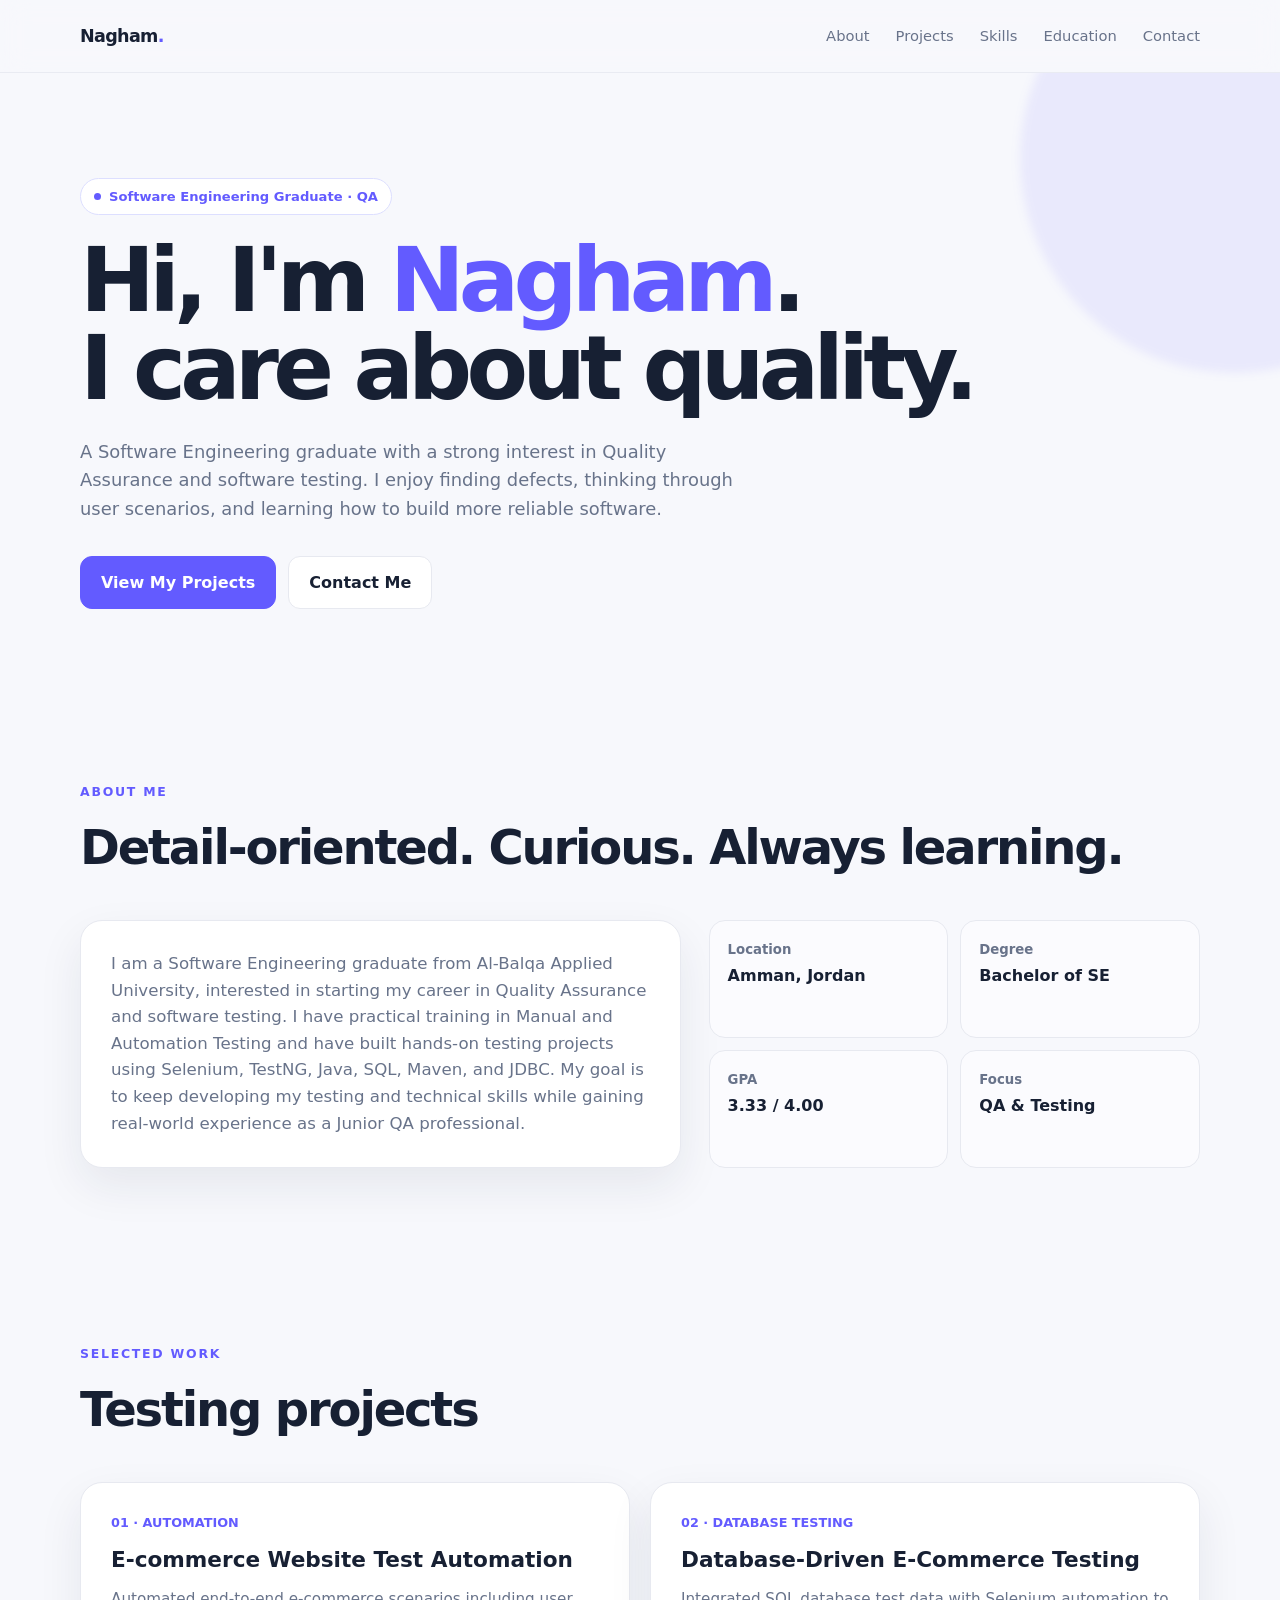
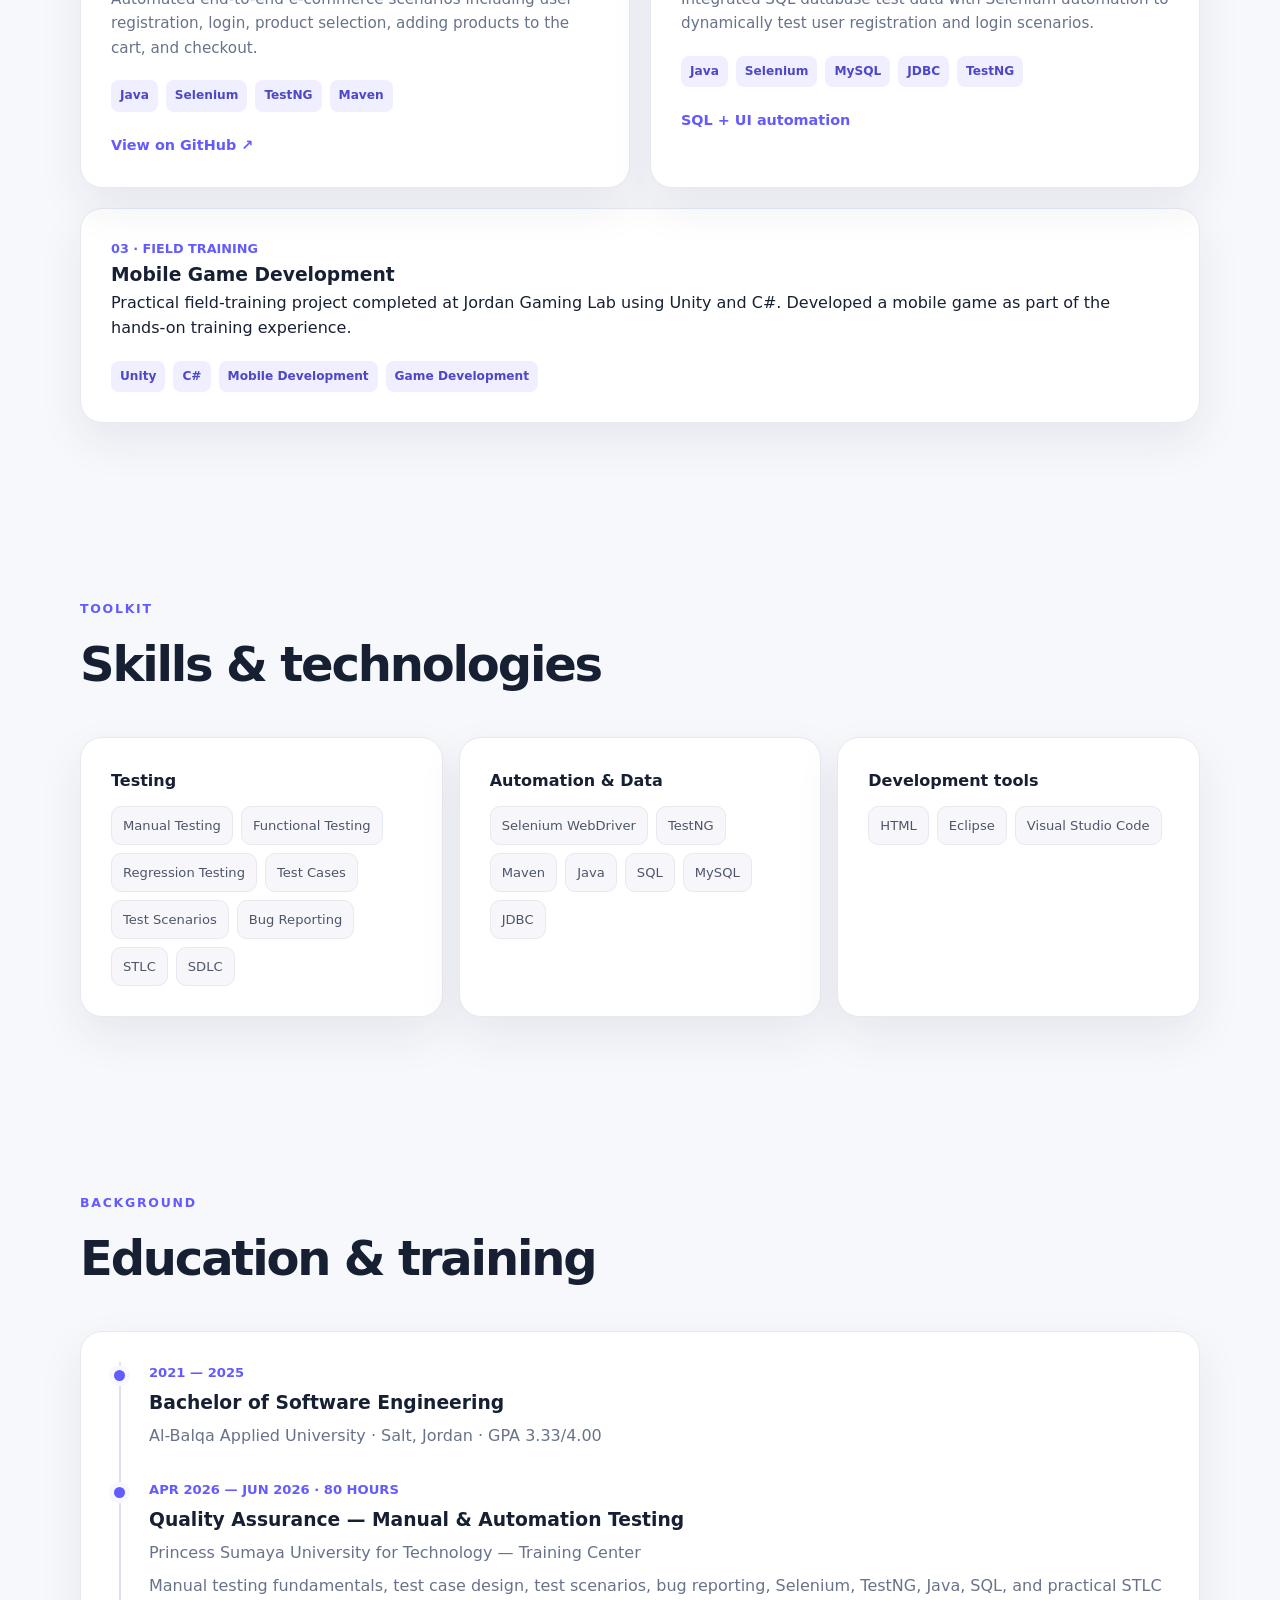
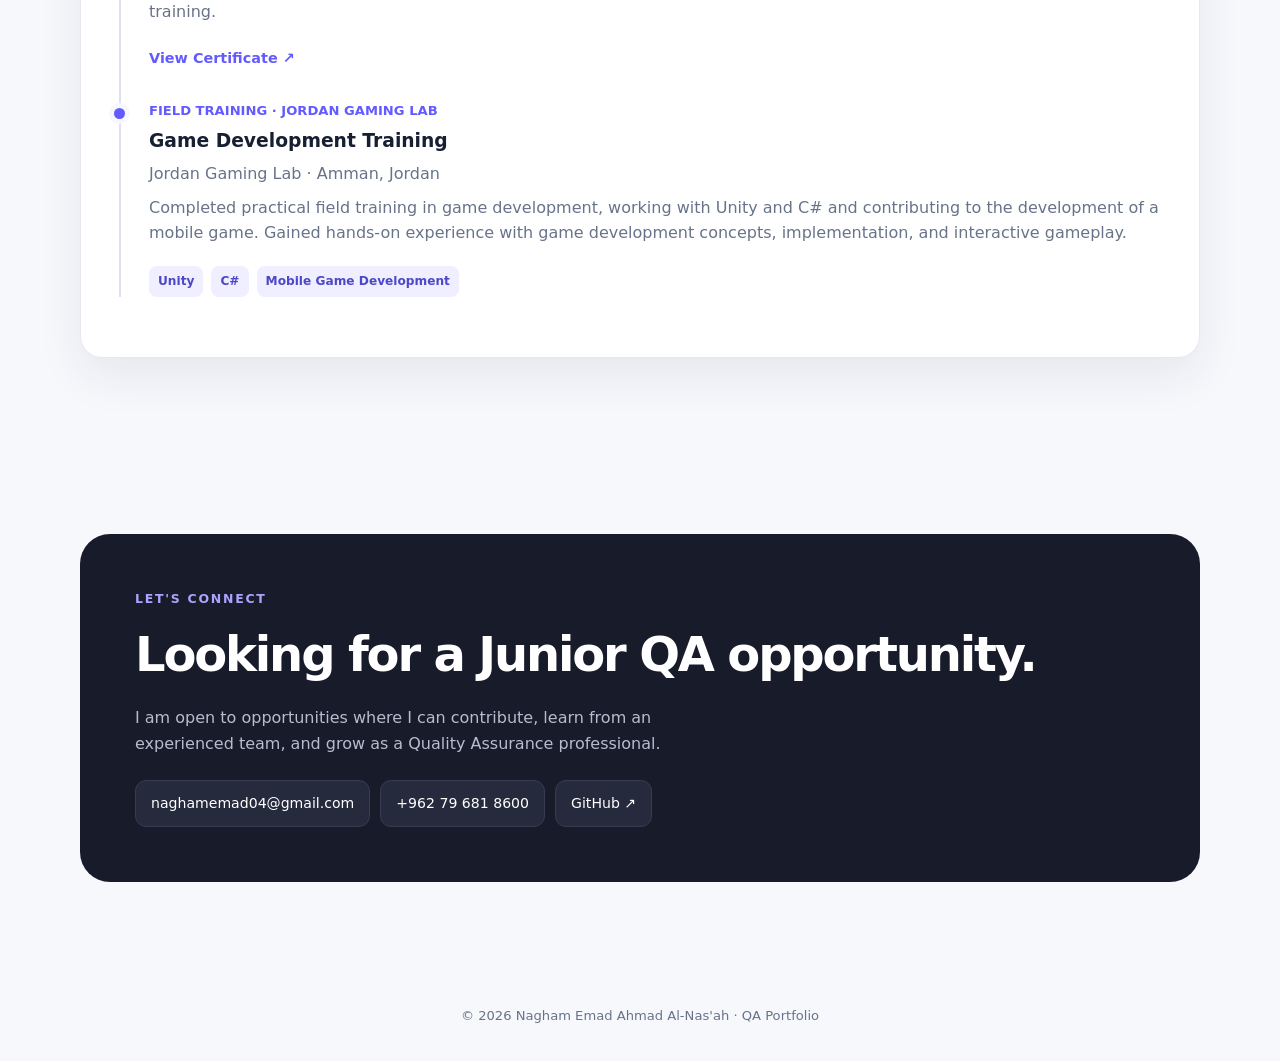
==== index.html @ 5ee29681 "Rename Nagham_QA_Portfolio.html to index.html" ====
<!DOCTYPE html>
<html lang="en">
<head>
  <meta charset="UTF-8" />
  <meta name="viewport" content="width=device-width, initial-scale=1.0" />
  <meta name="description" content="Nagham Emad Ahmad Al-Nas'ah — Software Engineering graduate and Junior QA enthusiast." />
  <title>Nagham Emad | QA Portfolio</title>
  <style>
    :root{
      --bg:#f7f8fc;
      --surface:#ffffff;
      --text:#172033;
      --muted:#68738a;
      --primary:#635bff;
      --primary-dark:#4d46d9;
      --border:#e7e9f0;
      --shadow:0 18px 45px rgba(31,38,65,.08);
      --radius:22px;
    }
    *{box-sizing:border-box;margin:0;padding:0}
    html{scroll-behavior:smooth}
    body{
      font-family:Inter,ui-sans-serif,system-ui,-apple-system,BlinkMacSystemFont,"Segoe UI",sans-serif;
      background:var(--bg); color:var(--text); line-height:1.6;
    }
    a{color:inherit;text-decoration:none}
    .container{width:min(1120px,92%);margin:auto}
    header{
      position:sticky;top:0;z-index:10;background:rgba(247,248,252,.88);
      backdrop-filter:blur(14px);border-bottom:1px solid rgba(231,233,240,.8)
    }
    nav{height:72px;display:flex;align-items:center;justify-content:space-between}
    .logo{font-weight:800;letter-spacing:-.04em;font-size:1.1rem}
    .logo span{color:var(--primary)}
    .nav-links{display:flex;gap:26px;list-style:none;font-size:.92rem;color:var(--muted)}
    .nav-links a:hover{color:var(--primary)}
    .hero{padding:105px 0 85px;position:relative;overflow:hidden}
    .hero:before{
      content:"";position:absolute;width:430px;height:430px;border-radius:50%;
      background:rgba(99,91,255,.09);right:-170px;top:-130px;filter:blur(5px)
    }
    .eyebrow{
      display:inline-flex;align-items:center;gap:8px;padding:7px 13px;border:1px solid #dddfff;
      background:#fff;border-radius:999px;color:var(--primary);font-size:.82rem;font-weight:700;margin-bottom:22px
    }
    .dot{width:7px;height:7px;border-radius:50%;background:var(--primary)}
    h1{font-size:clamp(3rem,7vw,5.7rem);line-height:.98;letter-spacing:-.065em;max-width:900px}
    h1 span{color:var(--primary)}
    .hero p{max-width:680px;color:var(--muted);font-size:1.12rem;margin:25px 0 32px}
    .buttons{display:flex;gap:12px;flex-wrap:wrap}
    .btn{padding:13px 20px;border-radius:12px;font-weight:700;border:1px solid var(--border);transition:.2s}
    .btn-primary{background:var(--primary);color:white;border-color:var(--primary)}
    .btn-primary:hover{background:var(--primary-dark);transform:translateY(-2px)}
    .btn-secondary{background:#fff}.btn-secondary:hover{border-color:#c9cce0;transform:translateY(-2px)}
    section{padding:88px 0}
    .section-head{margin-bottom:34px}
    .section-label{color:var(--primary);font-size:.78rem;font-weight:800;text-transform:uppercase;letter-spacing:.14em}
    h2{font-size:clamp(2rem,4vw,3rem);letter-spacing:-.045em;margin-top:7px}
    .about-grid{display:grid;grid-template-columns:1.1fr .9fr;gap:28px}
    .card{background:var(--surface);border:1px solid var(--border);border-radius:var(--radius);padding:30px;box-shadow:var(--shadow)}
    .about-text{font-size:1.04rem;color:var(--muted)}
    .facts{display:grid;grid-template-columns:1fr 1fr;gap:12px}
    .fact{padding:18px;border:1px solid var(--border);border-radius:16px;background:#fbfbfe}
    .fact strong{display:block;font-size:.83rem;color:var(--muted);margin-bottom:3px}
    .fact span{font-weight:750}
    .projects{display:grid;grid-template-columns:repeat(2,1fr);gap:20px}
    .project{position:relative;overflow:hidden}
    .project-number{font-size:.8rem;color:var(--primary);font-weight:800}
    .project h3{font-size:1.35rem;margin:9px 0 10px}
    .project p{color:var(--muted);font-size:.95rem}
    .tags{display:flex;flex-wrap:wrap;gap:8px;margin-top:20px}
    .tag{font-size:.76rem;font-weight:700;padding:6px 9px;border-radius:8px;background:#f0efff;color:#4e47c8}
    .project-link{display:inline-block;margin-top:22px;color:var(--primary);font-weight:750;font-size:.9rem}
    .timeline{border-left:2px solid #dedff0;margin-left:8px;padding-left:28px}
    .timeline-item{position:relative;margin-bottom:30px}
    .timeline-item:before{
      content:"";position:absolute;width:11px;height:11px;border-radius:50%;background:var(--primary);
      left:-35px;top:8px;box-shadow:0 0 0 5px var(--bg)
    }
    .timeline-date{color:var(--primary);font-weight:800;font-size:.82rem}
    .timeline h3{margin:5px 0}
    .timeline p{color:var(--muted)}
    .skills-grid{display:grid;grid-template-columns:repeat(3,1fr);gap:16px}
    .skill-card h3{font-size:1rem;margin-bottom:13px}
    .skill-list{display:flex;flex-wrap:wrap;gap:8px}
    .skill{padding:8px 11px;border-radius:10px;background:#f7f7fb;border:1px solid var(--border);font-size:.82rem;color:#4d566a}
    .contact{background:#171b2a;color:#fff;border-radius:30px;padding:55px}
    .contact .section-label{color:#aaa4ff}
    .contact p{color:#b7bdce;max-width:600px;margin:12px 0 24px}
    .contact-links{display:flex;flex-wrap:wrap;gap:10px}
    .contact-link{padding:11px 15px;background:#252a3d;border:1px solid #363c52;border-radius:11px;color:#fff;font-size:.88rem}
    footer{padding:35px 0;color:var(--muted);font-size:.82rem;text-align:center}
    @media(max-width:800px){
      .nav-links{display:none}
      .hero{padding-top:75px}
      .about-grid,.projects,.skills-grid{grid-template-columns:1fr}
      .contact{padding:34px 24px}
    }
  </style>
</head>
<body>

<header>
  <div class="container">
    <nav>
      <a class="logo" href="#home">Nagham<span>.</span></a>
      <ul class="nav-links">
        <li><a href="#about">About</a></li>
        <li><a href="#projects">Projects</a></li>
        <li><a href="#skills">Skills</a></li>
        <li><a href="#education">Education</a></li>
        <li><a href="#contact">Contact</a></li>
      </ul>
    </nav>
  </div>
</header>

<main id="home">
  <section class="hero">
    <div class="container">
      <div class="eyebrow"><span class="dot"></span> Software Engineering Graduate · QA</div>
      <h1>Hi, I'm <span>Nagham</span>.<br>I care about quality.</h1>
      <p>
        A Software Engineering graduate with a strong interest in Quality Assurance
        and software testing. I enjoy finding defects, thinking through user scenarios,
        and learning how to build more reliable software.
      </p>
      <div class="buttons">
        <a class="btn btn-primary" href="#projects">View My Projects</a>
        <a class="btn btn-secondary" href="mailto:naghamemad04@gmail.com">Contact Me</a>
      </div>
    </div>
  </section>

  <section id="about">
    <div class="container">
      <div class="section-head">
        <div class="section-label">About me</div>
        <h2>Detail-oriented. Curious. Always learning.</h2>
      </div>
      <div class="about-grid">
        <div class="card">
          <p class="about-text">
            I am a Software Engineering graduate from Al-Balqa Applied University,
            interested in starting my career in Quality Assurance and software testing.
            I have practical training in Manual and Automation Testing and have built
            hands-on testing projects using Selenium, TestNG, Java, SQL, Maven, and JDBC.
            My goal is to keep developing my testing and technical skills while gaining
            real-world experience as a Junior QA professional.
          </p>
        </div>
        <div class="facts">
          <div class="fact"><strong>Location</strong><span>Amman, Jordan</span></div>
          <div class="fact"><strong>Degree</strong><span>Bachelor of SE</span></div>
          <div class="fact"><strong>GPA</strong><span>3.33 / 4.00</span></div>
          <div class="fact"><strong>Focus</strong><span>QA & Testing</span></div>
        </div>
      </div>
    </div>
  </section>

  <section id="projects">
    <div class="container">
      <div class="section-head">
        <div class="section-label">Selected work</div>
        <h2>Testing projects</h2>
      </div>
      <div class="projects">
        <article class="card project">
          <div class="project-number">01 · AUTOMATION</div>
          <h3>E-commerce Website Test Automation</h3>
          <p>
            Automated end-to-end e-commerce scenarios including user registration,
            login, product selection, adding products to the cart, and checkout.
          </p>
          <div class="tags">
            <span class="tag">Java</span><span class="tag">Selenium</span>
            <span class="tag">TestNG</span><span class="tag">Maven</span>
          </div>
          <a class="project-link" href="https://github.com/NaghamNasa/Ecommerce_TestAutomation" target="_blank" rel="noopener">
            View on GitHub ↗
          </a>
        </article>

        <article class="card project">
          <div class="project-number">02 · DATABASE TESTING</div>
          <h3>Database-Driven E-Commerce Testing</h3>
          <p>
            Integrated SQL database test data with Selenium automation to dynamically
            test user registration and login scenarios.
          </p>
          <div class="tags">
            <span class="tag">Java</span><span class="tag">Selenium</span>
            <span class="tag">MySQL</span><span class="tag">JDBC</span>
            <span class="tag">TestNG</span>
          </div>
          <span class="project-link">SQL + UI automation</span>
        </article>
      </div>

      <div class="card" style="margin-top:20px;">
        <div class="project-number">03 · FIELD TRAINING</div>
        <h3>Mobile Game Development</h3>
        <p>
          Practical field-training project completed at Jordan Gaming Lab using
          Unity and C#. Developed a mobile game as part of the hands-on training experience.
        </p>
        <div class="tags">
          <span class="tag">Unity</span><span class="tag">C#</span>
          <span class="tag">Mobile Development</span><span class="tag">Game Development</span>
        </div>
      </div>
    </div>
  </section>

  <section id="skills">
    <div class="container">
      <div class="section-head">
        <div class="section-label">Toolkit</div>
        <h2>Skills & technologies</h2>
      </div>
      <div class="skills-grid">
        <div class="card skill-card">
          <h3>Testing</h3>
          <div class="skill-list">
            <span class="skill">Manual Testing</span><span class="skill">Functional Testing</span>
            <span class="skill">Regression Testing</span><span class="skill">Test Cases</span>
            <span class="skill">Test Scenarios</span><span class="skill">Bug Reporting</span>
            <span class="skill">STLC</span><span class="skill">SDLC</span>
          </div>
        </div>
        <div class="card skill-card">
          <h3>Automation & Data</h3>
          <div class="skill-list">
            <span class="skill">Selenium WebDriver</span><span class="skill">TestNG</span>
            <span class="skill">Maven</span><span class="skill">Java</span>
            <span class="skill">SQL</span><span class="skill">MySQL</span><span class="skill">JDBC</span>
          </div>
        </div>
        <div class="card skill-card">
          <h3>Development tools</h3>
          <div class="skill-list">
            <span class="skill">HTML</span><span class="skill">Eclipse</span>
            <span class="skill">Visual Studio Code</span>
          </div>
        </div>
      </div>
    </div>
  </section>

  <section id="education">
    <div class="container">
      <div class="section-head">
        <div class="section-label">Background</div>
        <h2>Education & training</h2>
      </div>
      <div class="card">
        <div class="timeline">
          <div class="timeline-item">
            <div class="timeline-date">2021 — 2025</div>
            <h3>Bachelor of Software Engineering</h3>
            <p>Al-Balqa Applied University · Salt, Jordan · GPA 3.33/4.00</p>
          </div>
          <div class="timeline-item">
            <div class="timeline-date">APR 2026 — JUN 2026 · 80 HOURS</div>
            <h3>Quality Assurance — Manual & Automation Testing</h3>
            <p>Princess Sumaya University for Technology — Training Center</p>
            <p style="margin-top:8px;">
              Manual testing fundamentals, test case design, test scenarios, bug reporting,
              Selenium, TestNG, Java, SQL, and practical STLC training.
            </p>
            <a class="project-link" href="https://drive.google.com/file/d/1P26dOvGQgVuarlXt7VliMoPHaFKw1R2O/view?usp=sharing" target="_blank" rel="noopener">
              View Certificate ↗
            </a>
          </div>

          <div class="timeline-item">
            <div class="timeline-date">FIELD TRAINING · JORDAN GAMING LAB</div>
            <h3>Game Development Training</h3>
            <p>Jordan Gaming Lab · Amman, Jordan</p>
            <p style="margin-top:8px;">
              Completed practical field training in game development, working with
              Unity and C# and contributing to the development of a mobile game.
              Gained hands-on experience with game development concepts, implementation,
              and interactive gameplay.
            </p>
            <div class="tags">
              <span class="tag">Unity</span><span class="tag">C#</span>
              <span class="tag">Mobile Game Development</span>
            </div>
          </div>
        </div>
      </div>
    </div>
  </section>

  <section id="contact">
    <div class="container">
      <div class="contact">
        <div class="section-label">Let's connect</div>
        <h2>Looking for a Junior QA opportunity.</h2>
        <p>
          I am open to opportunities where I can contribute, learn from an experienced team,
          and grow as a Quality Assurance professional.
        </p>
        <div class="contact-links">
          <a class="contact-link" href="mailto:naghamemad04@gmail.com">naghamemad04@gmail.com</a>
          <a class="contact-link" href="tel:+962796818600">+962 79 681 8600</a>
          <a class="contact-link" href="https://github.com/NaghamNasa" target="_blank" rel="noopener">GitHub ↗</a>
        </div>
      </div>
    </div>
  </section>
</main>

<footer>
  © 2026 Nagham Emad Ahmad Al-Nas'ah · QA Portfolio
</footer>

</body>
</html>
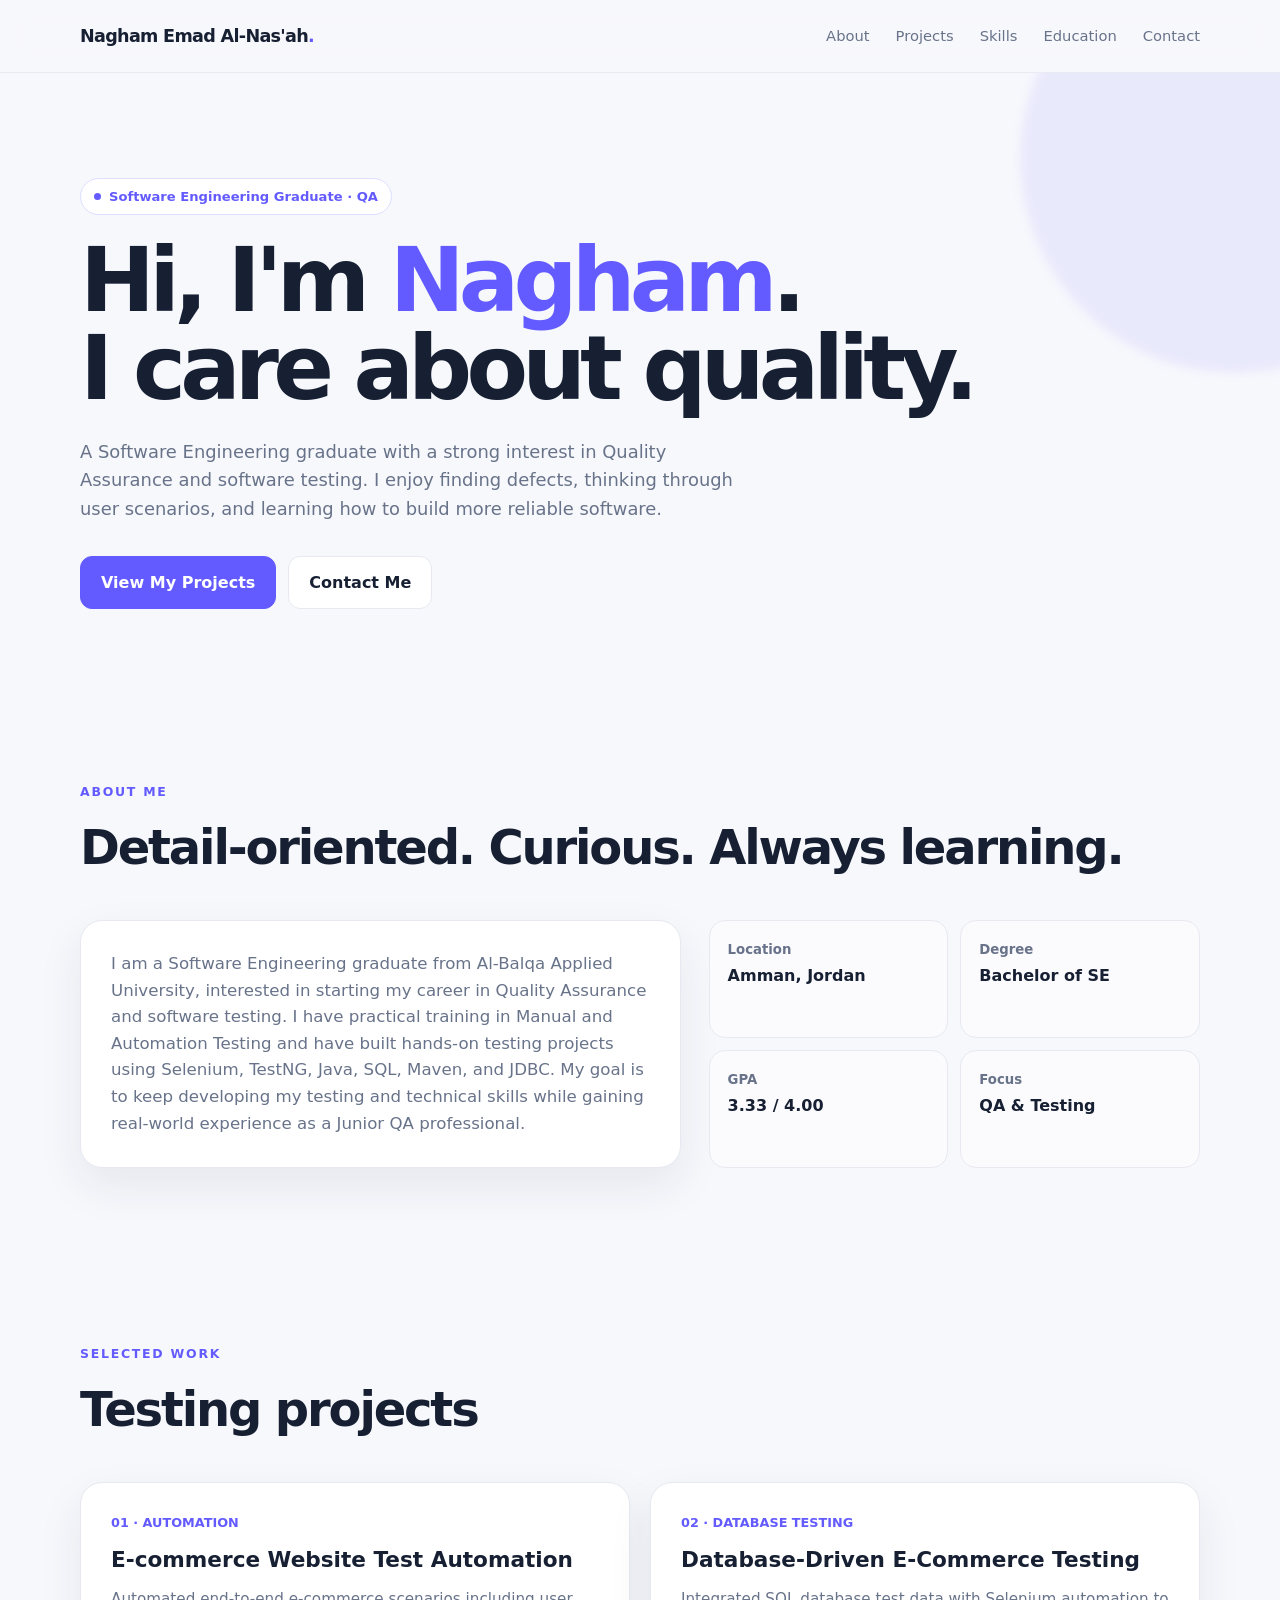
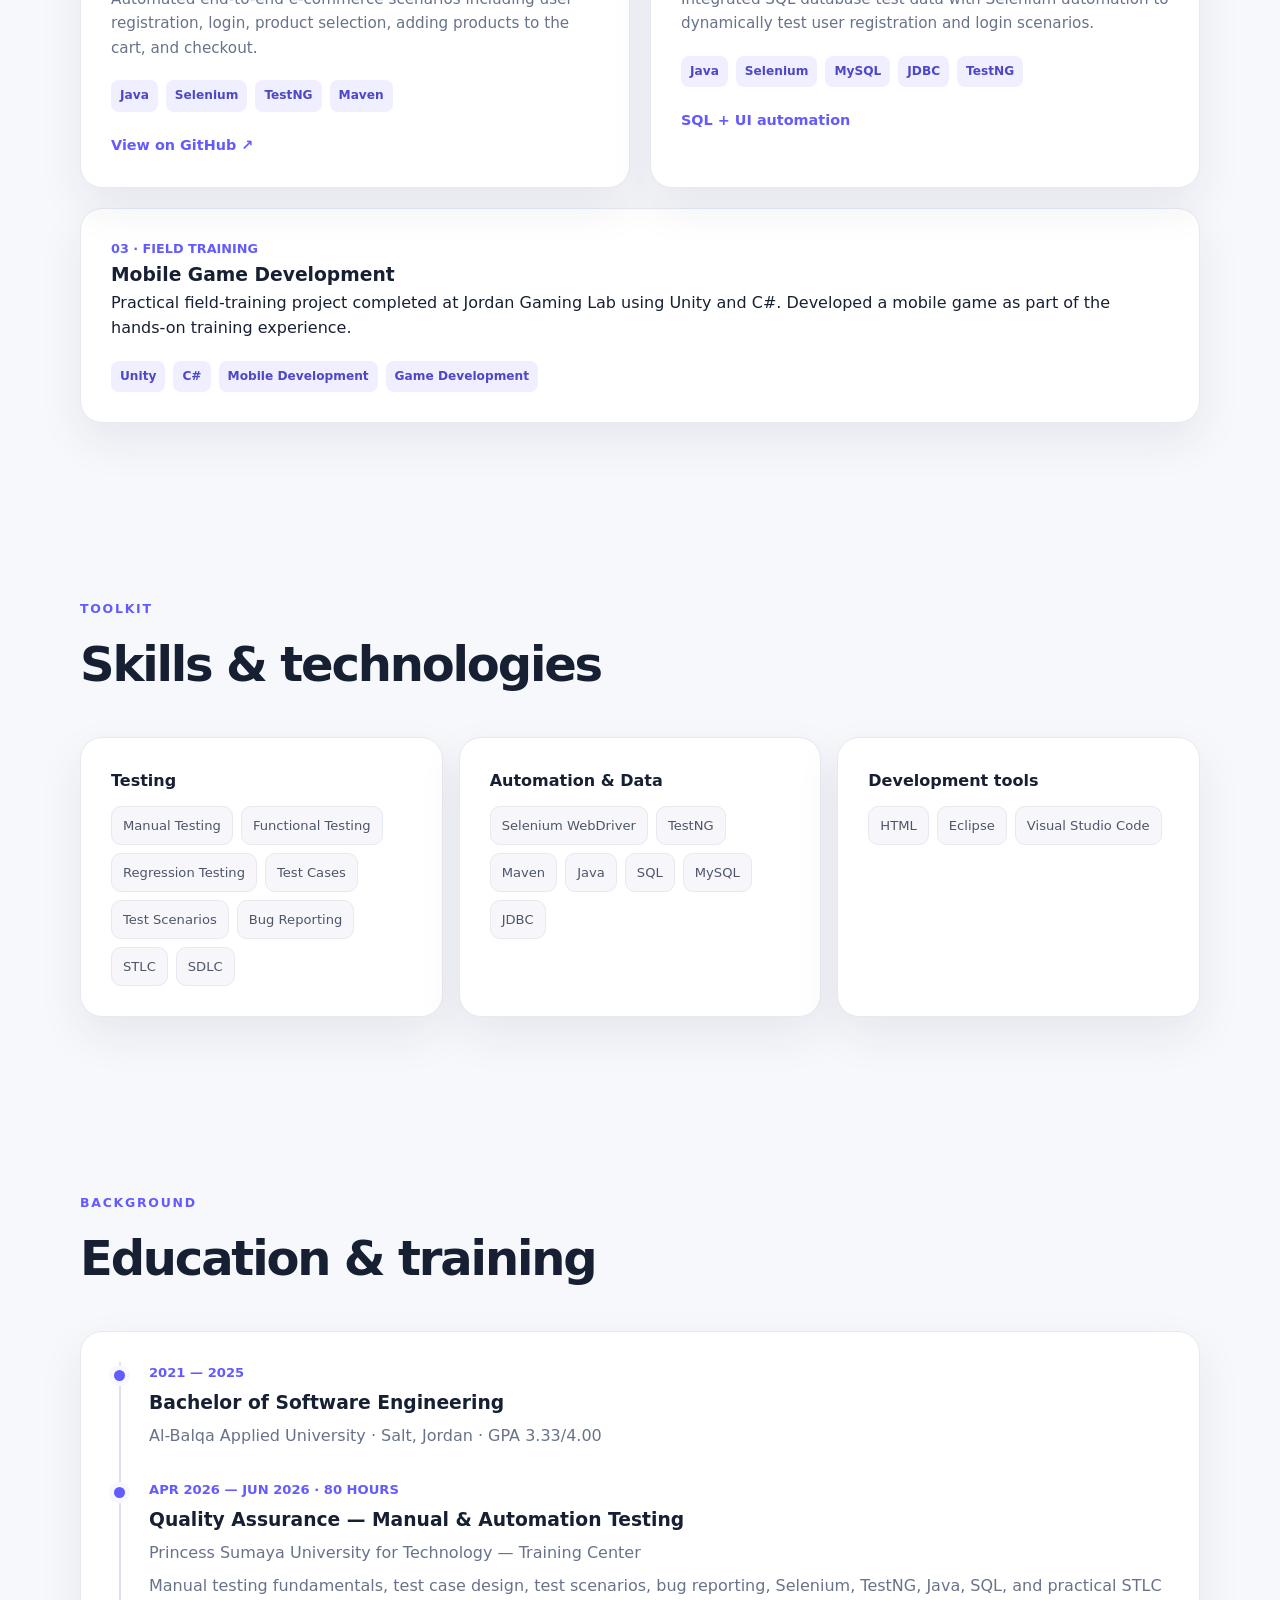
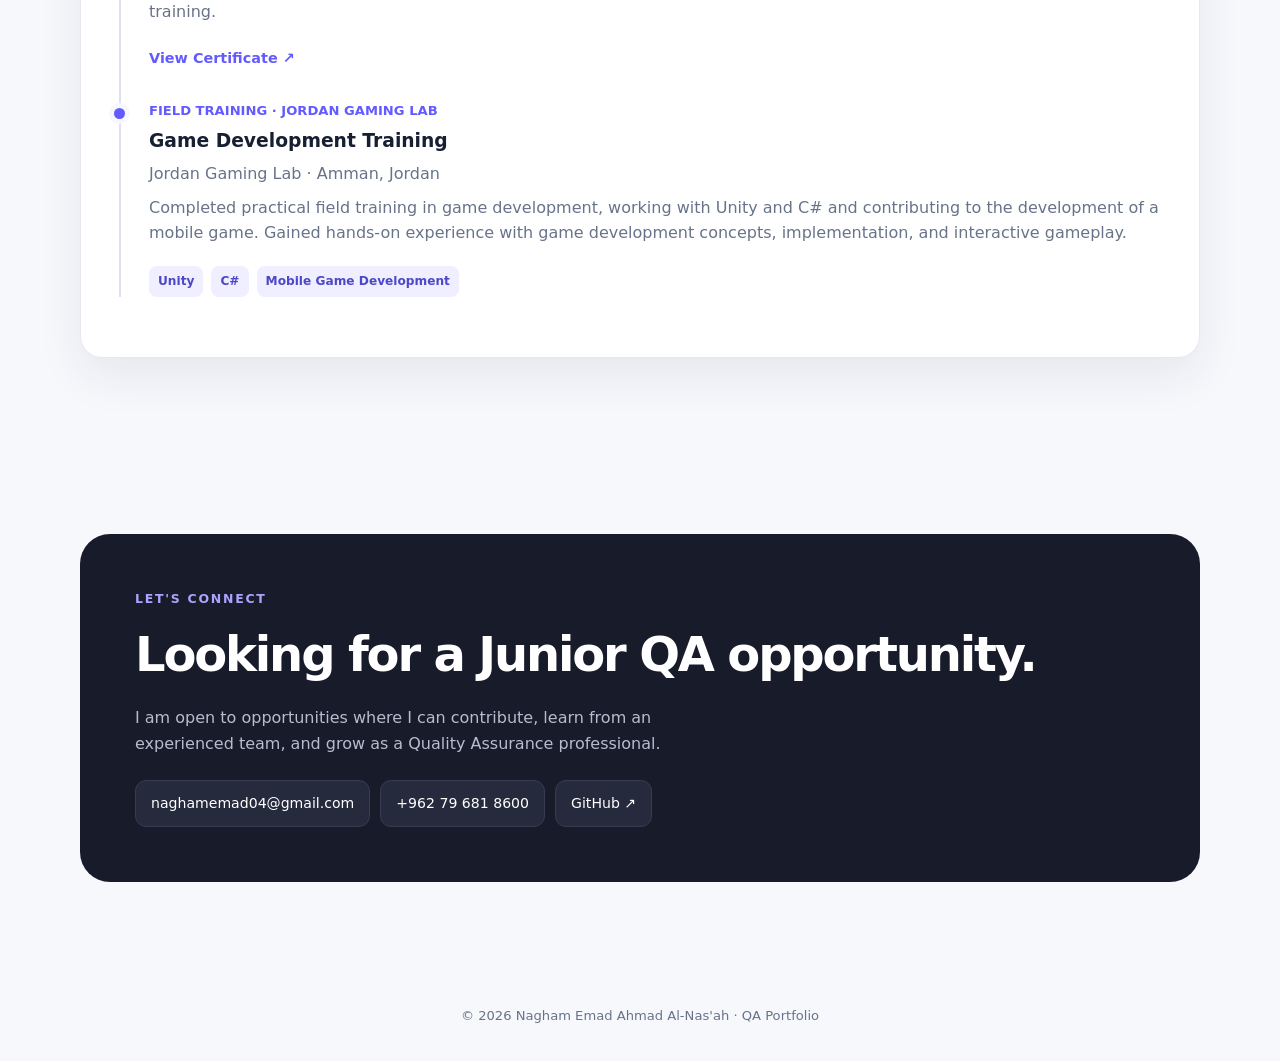
==== commit 1b9f6c3b: "Update logo text to include full name" ====
--- a/index.html
+++ b/index.html
@@ -103,7 +103,7 @@
 <header>
   <div class="container">
     <nav>
-      <a class="logo" href="#home">Nagham<span>.</span></a>
+      <a class="logo" href="#home">Nagham Emad Al-Nas'ah<span>.</span></a>
       <ul class="nav-links">
         <li><a href="#about">About</a></li>
         <li><a href="#projects">Projects</a></li>
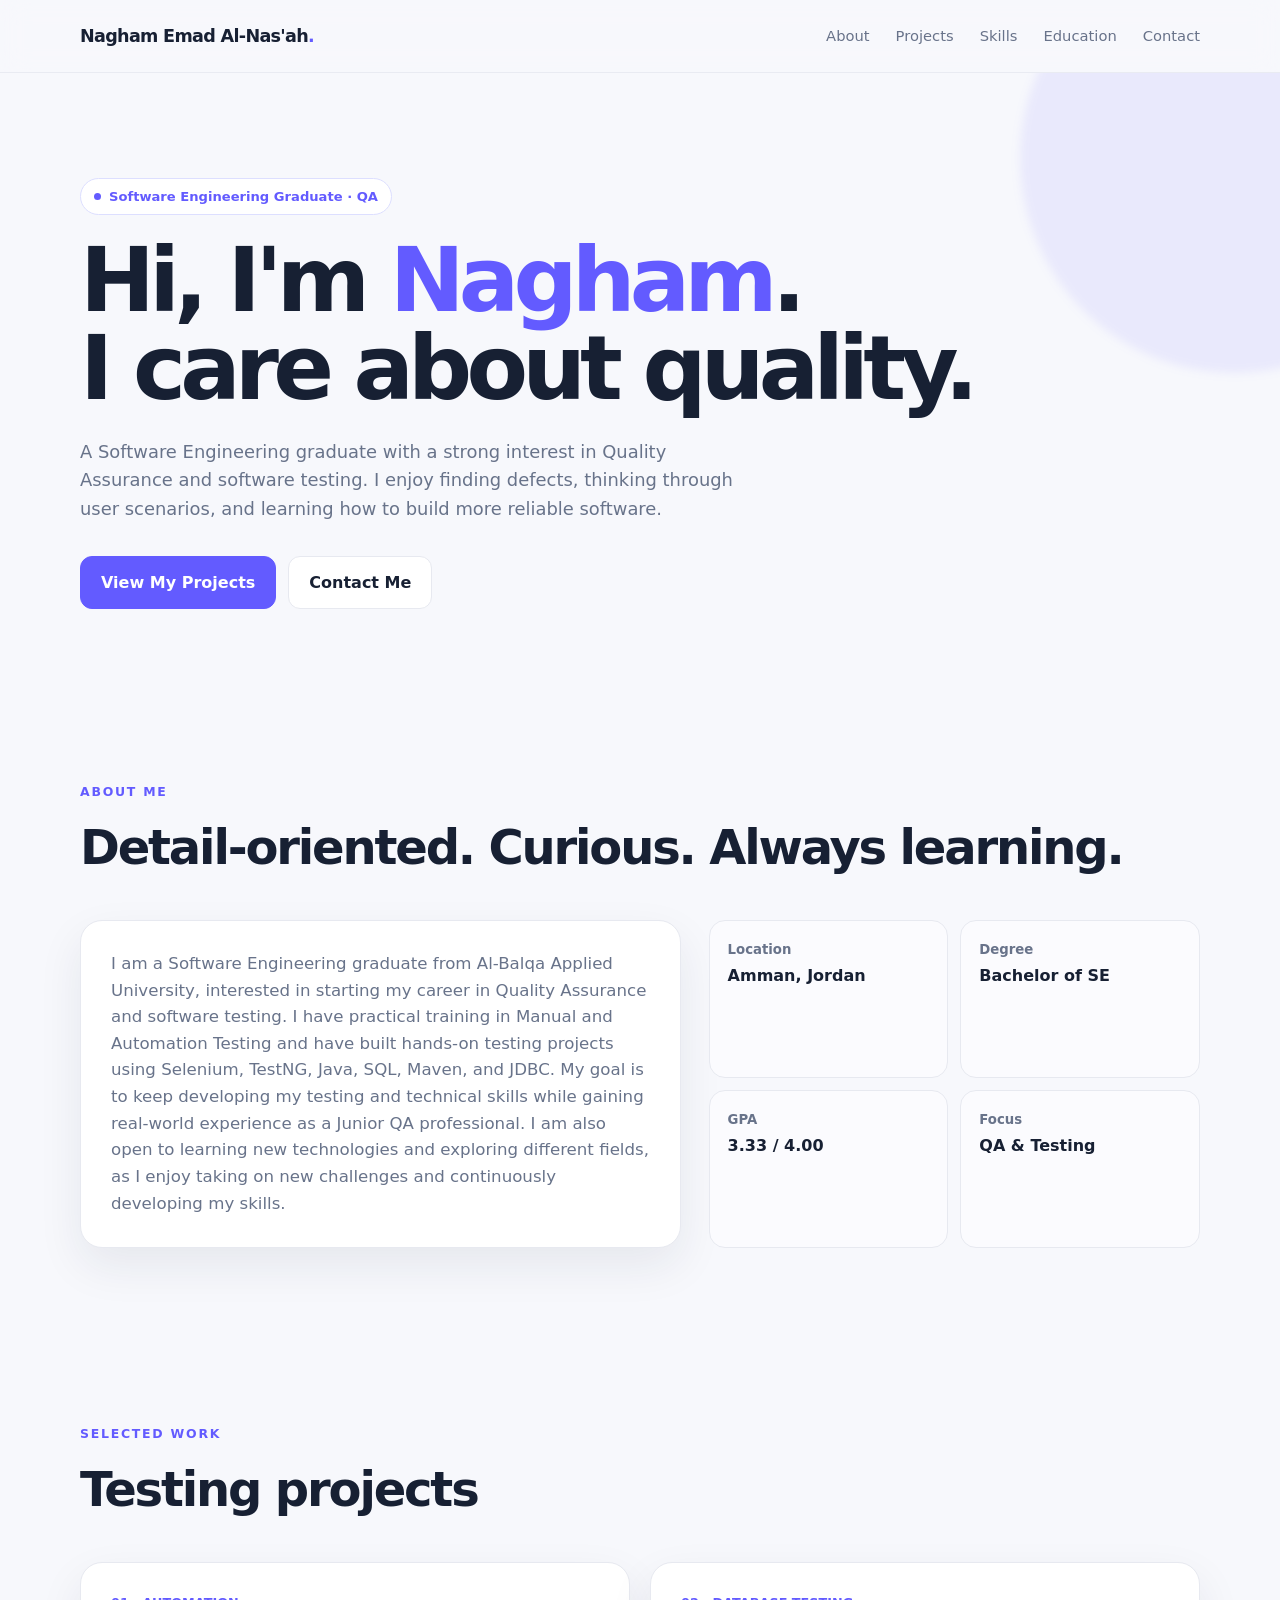
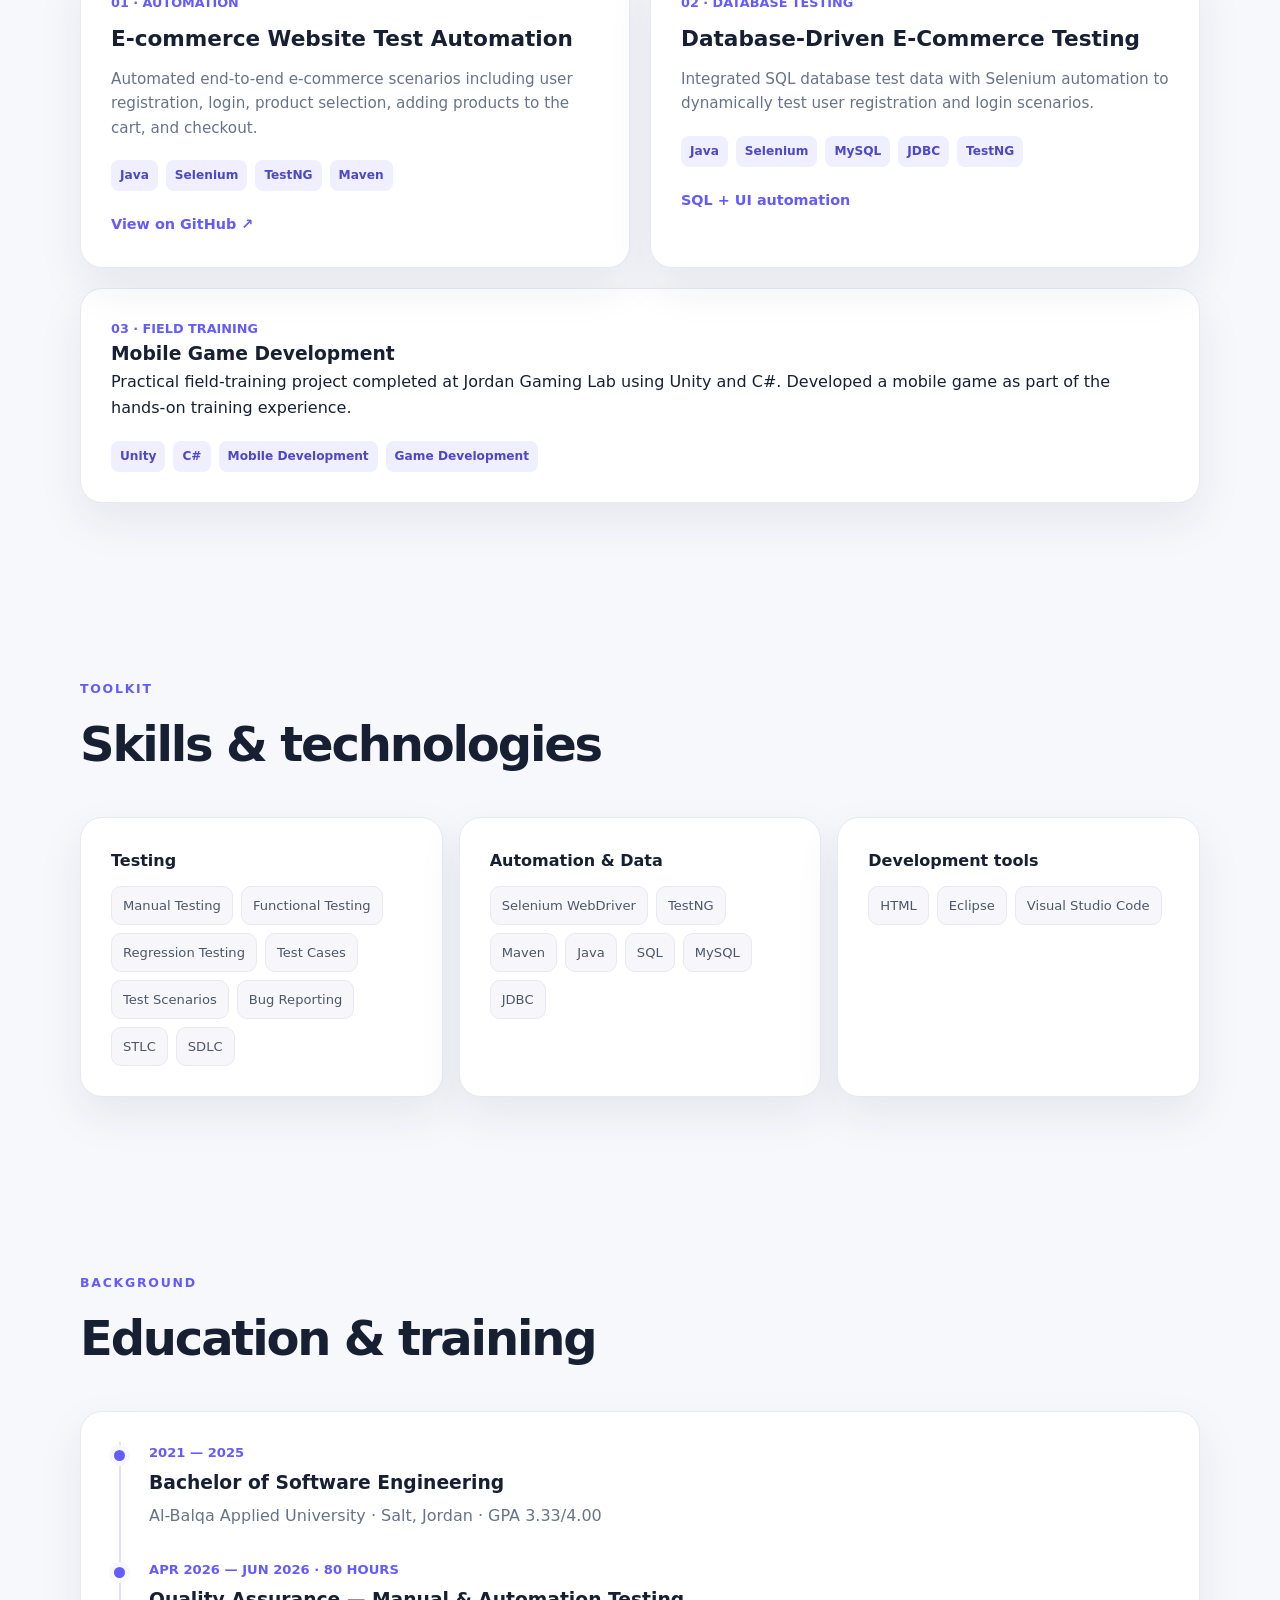
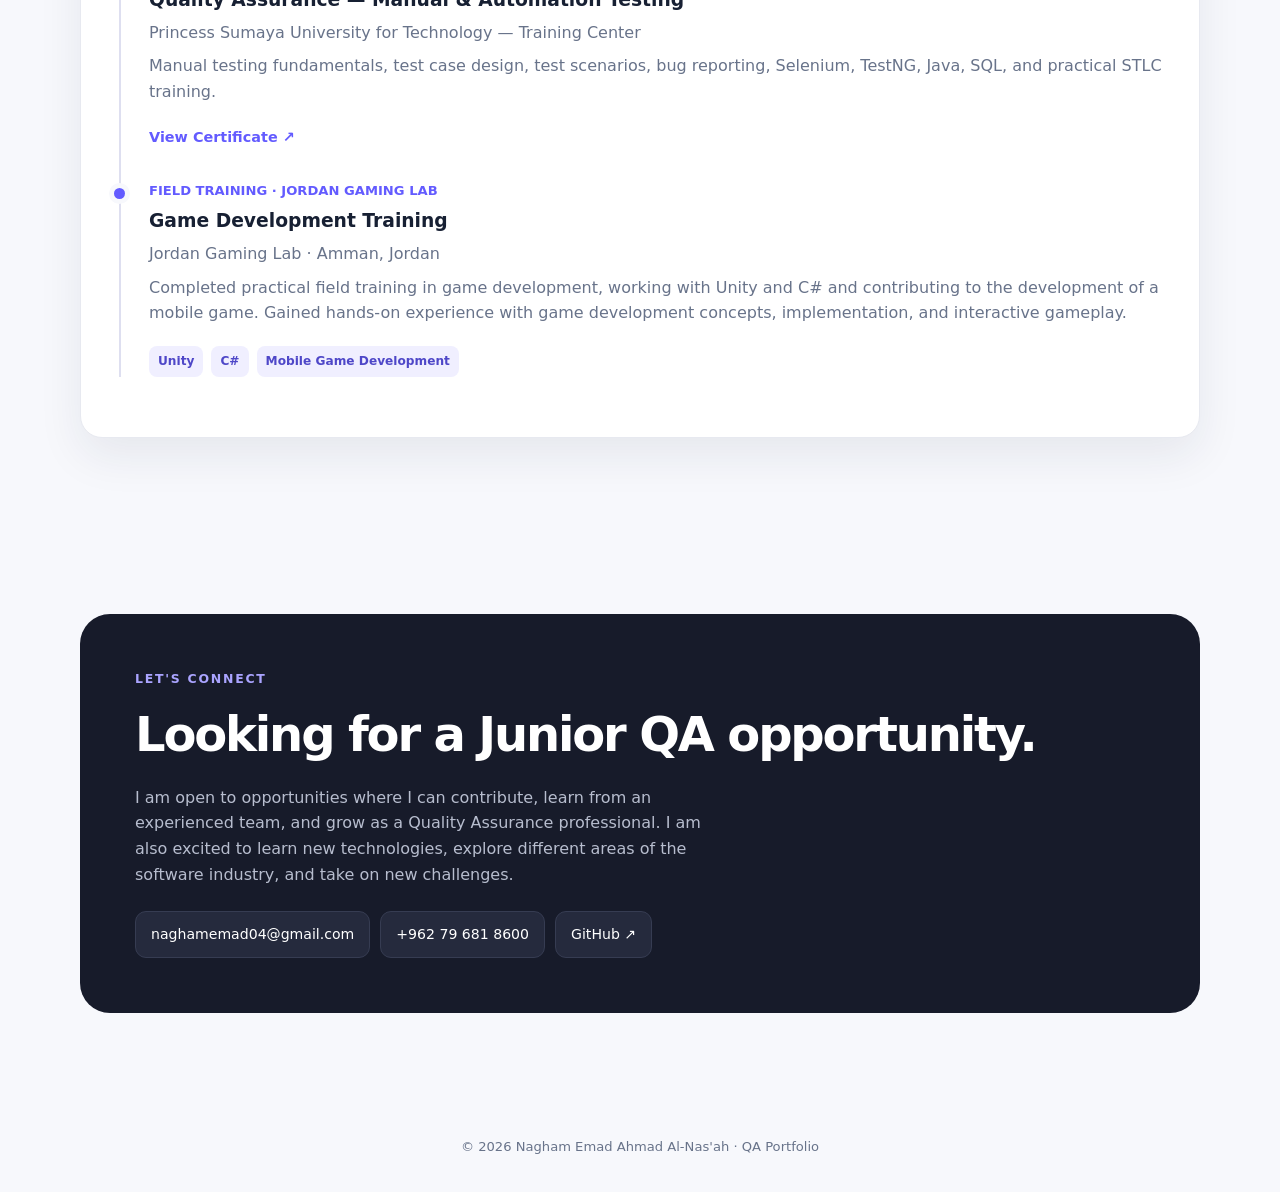
==== commit e3129e67: "Revise personal introduction and career aspirations Updated personal introduction and career goals i" ====
--- a/index.html
+++ b/index.html
@@ -143,10 +143,12 @@
           <p class="about-text">
             I am a Software Engineering graduate from Al-Balqa Applied University,
             interested in starting my career in Quality Assurance and software testing.
-            I have practical training in Manual and Automation Testing and have built
+            I have practical training in Manual and Automation Testing and have built 
             hands-on testing projects using Selenium, TestNG, Java, SQL, Maven, and JDBC.
-            My goal is to keep developing my testing and technical skills while gaining
+            My goal is to keep developing my testing and technical skills while gaining 
             real-world experience as a Junior QA professional.
+            I am also open to learning new technologies and exploring different fields,
+            as I enjoy taking on new challenges and continuously developing my skills.
           </p>
         </div>
         <div class="facts">
@@ -301,7 +303,9 @@
         <h2>Looking for a Junior QA opportunity.</h2>
         <p>
           I am open to opportunities where I can contribute, learn from an experienced team,
-          and grow as a Quality Assurance professional.
+          and grow as a Quality Assurance professional. I am also excited to learn new 
+          technologies, explore different areas of the software industry, 
+          and take on new challenges.
         </p>
         <div class="contact-links">
           <a class="contact-link" href="mailto:naghamemad04@gmail.com">naghamemad04@gmail.com</a>
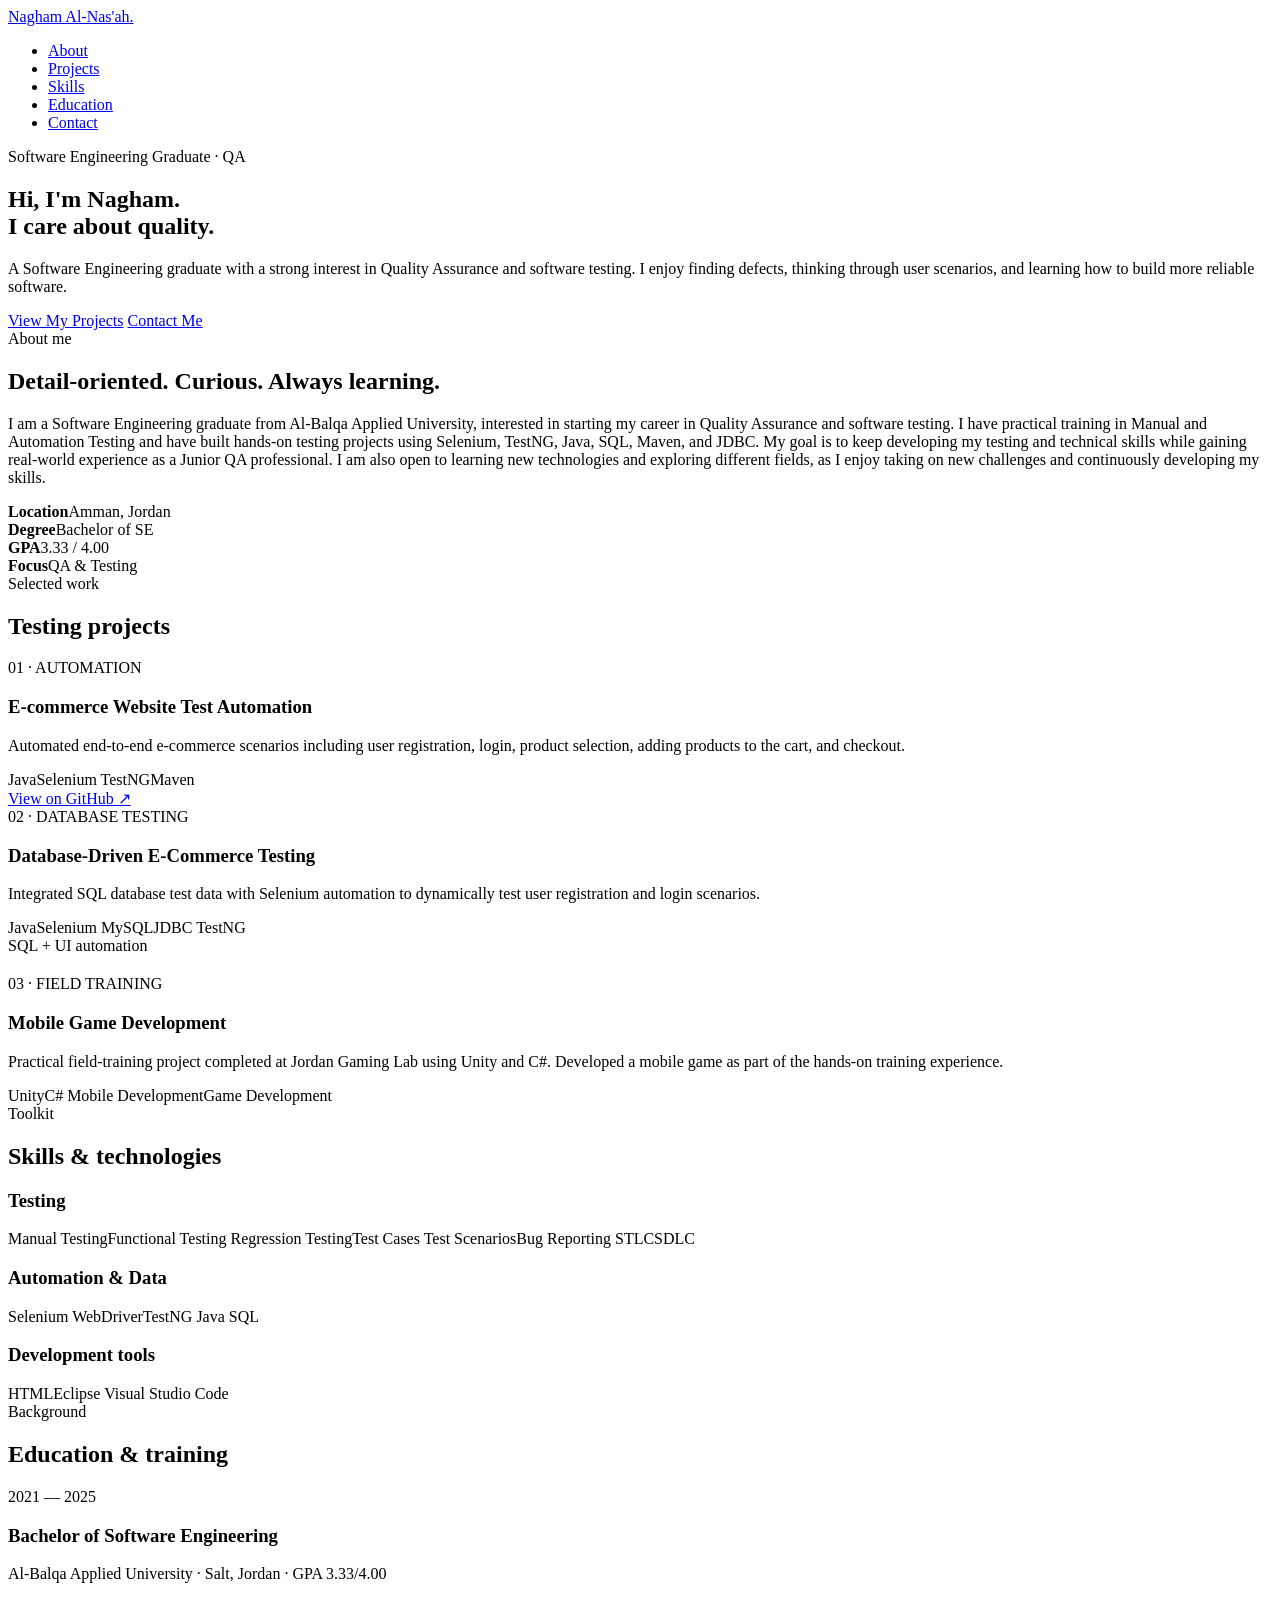
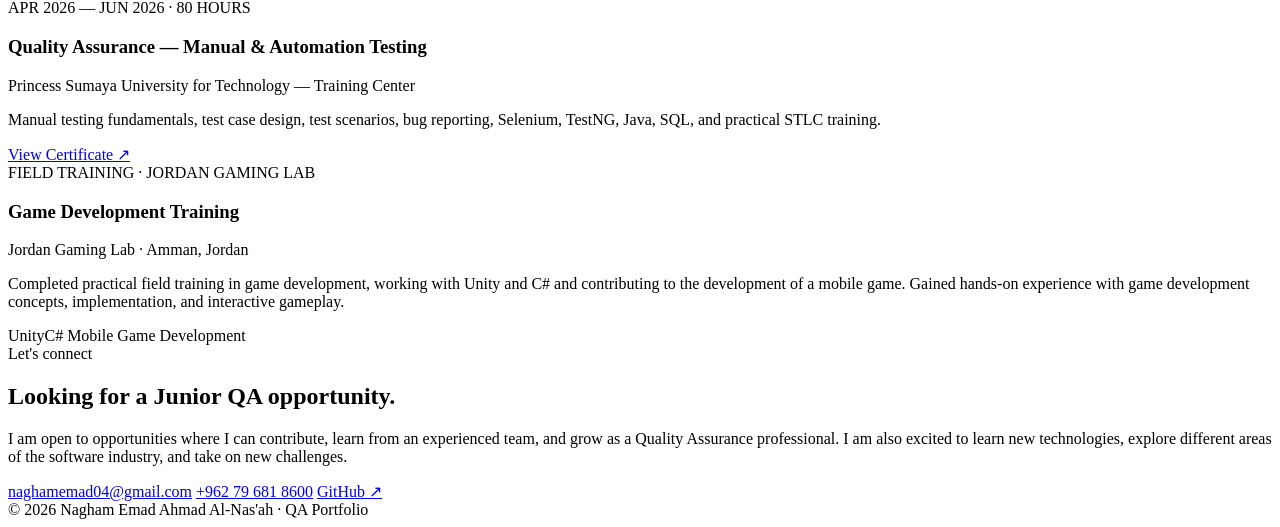
==== commit 32b3bbbf: "Refactor index.html to use external stylesheet Removed embedded CSS styles and linked to an external" ====
--- a/index.html
+++ b/index.html
@@ -5,105 +5,14 @@
   <meta name="viewport" content="width=device-width, initial-scale=1.0" />
   <meta name="description" content="Nagham Emad Ahmad Al-Nas'ah — Software Engineering graduate and Junior QA enthusiast." />
   <title>Nagham Emad | QA Portfolio</title>
-  <style>
-    :root{
-      --bg:#f7f8fc;
-      --surface:#ffffff;
-      --text:#172033;
-      --muted:#68738a;
-      --primary:#635bff;
-      --primary-dark:#4d46d9;
-      --border:#e7e9f0;
-      --shadow:0 18px 45px rgba(31,38,65,.08);
-      --radius:22px;
-    }
-    *{box-sizing:border-box;margin:0;padding:0}
-    html{scroll-behavior:smooth}
-    body{
-      font-family:Inter,ui-sans-serif,system-ui,-apple-system,BlinkMacSystemFont,"Segoe UI",sans-serif;
-      background:var(--bg); color:var(--text); line-height:1.6;
-    }
-    a{color:inherit;text-decoration:none}
-    .container{width:min(1120px,92%);margin:auto}
-    header{
-      position:sticky;top:0;z-index:10;background:rgba(247,248,252,.88);
-      backdrop-filter:blur(14px);border-bottom:1px solid rgba(231,233,240,.8)
-    }
-    nav{height:72px;display:flex;align-items:center;justify-content:space-between}
-    .logo{font-weight:800;letter-spacing:-.04em;font-size:1.1rem}
-    .logo span{color:var(--primary)}
-    .nav-links{display:flex;gap:26px;list-style:none;font-size:.92rem;color:var(--muted)}
-    .nav-links a:hover{color:var(--primary)}
-    .hero{padding:105px 0 85px;position:relative;overflow:hidden}
-    .hero:before{
-      content:"";position:absolute;width:430px;height:430px;border-radius:50%;
-      background:rgba(99,91,255,.09);right:-170px;top:-130px;filter:blur(5px)
-    }
-    .eyebrow{
-      display:inline-flex;align-items:center;gap:8px;padding:7px 13px;border:1px solid #dddfff;
-      background:#fff;border-radius:999px;color:var(--primary);font-size:.82rem;font-weight:700;margin-bottom:22px
-    }
-    .dot{width:7px;height:7px;border-radius:50%;background:var(--primary)}
-    h1{font-size:clamp(3rem,7vw,5.7rem);line-height:.98;letter-spacing:-.065em;max-width:900px}
-    h1 span{color:var(--primary)}
-    .hero p{max-width:680px;color:var(--muted);font-size:1.12rem;margin:25px 0 32px}
-    .buttons{display:flex;gap:12px;flex-wrap:wrap}
-    .btn{padding:13px 20px;border-radius:12px;font-weight:700;border:1px solid var(--border);transition:.2s}
-    .btn-primary{background:var(--primary);color:white;border-color:var(--primary)}
-    .btn-primary:hover{background:var(--primary-dark);transform:translateY(-2px)}
-    .btn-secondary{background:#fff}.btn-secondary:hover{border-color:#c9cce0;transform:translateY(-2px)}
-    section{padding:88px 0}
-    .section-head{margin-bottom:34px}
-    .section-label{color:var(--primary);font-size:.78rem;font-weight:800;text-transform:uppercase;letter-spacing:.14em}
-    h2{font-size:clamp(2rem,4vw,3rem);letter-spacing:-.045em;margin-top:7px}
-    .about-grid{display:grid;grid-template-columns:1.1fr .9fr;gap:28px}
-    .card{background:var(--surface);border:1px solid var(--border);border-radius:var(--radius);padding:30px;box-shadow:var(--shadow)}
-    .about-text{font-size:1.04rem;color:var(--muted)}
-    .facts{display:grid;grid-template-columns:1fr 1fr;gap:12px}
-    .fact{padding:18px;border:1px solid var(--border);border-radius:16px;background:#fbfbfe}
-    .fact strong{display:block;font-size:.83rem;color:var(--muted);margin-bottom:3px}
-    .fact span{font-weight:750}
-    .projects{display:grid;grid-template-columns:repeat(2,1fr);gap:20px}
-    .project{position:relative;overflow:hidden}
-    .project-number{font-size:.8rem;color:var(--primary);font-weight:800}
-    .project h3{font-size:1.35rem;margin:9px 0 10px}
-    .project p{color:var(--muted);font-size:.95rem}
-    .tags{display:flex;flex-wrap:wrap;gap:8px;margin-top:20px}
-    .tag{font-size:.76rem;font-weight:700;padding:6px 9px;border-radius:8px;background:#f0efff;color:#4e47c8}
-    .project-link{display:inline-block;margin-top:22px;color:var(--primary);font-weight:750;font-size:.9rem}
-    .timeline{border-left:2px solid #dedff0;margin-left:8px;padding-left:28px}
-    .timeline-item{position:relative;margin-bottom:30px}
-    .timeline-item:before{
-      content:"";position:absolute;width:11px;height:11px;border-radius:50%;background:var(--primary);
-      left:-35px;top:8px;box-shadow:0 0 0 5px var(--bg)
-    }
-    .timeline-date{color:var(--primary);font-weight:800;font-size:.82rem}
-    .timeline h3{margin:5px 0}
-    .timeline p{color:var(--muted)}
-    .skills-grid{display:grid;grid-template-columns:repeat(3,1fr);gap:16px}
-    .skill-card h3{font-size:1rem;margin-bottom:13px}
-    .skill-list{display:flex;flex-wrap:wrap;gap:8px}
-    .skill{padding:8px 11px;border-radius:10px;background:#f7f7fb;border:1px solid var(--border);font-size:.82rem;color:#4d566a}
-    .contact{background:#171b2a;color:#fff;border-radius:30px;padding:55px}
-    .contact .section-label{color:#aaa4ff}
-    .contact p{color:#b7bdce;max-width:600px;margin:12px 0 24px}
-    .contact-links{display:flex;flex-wrap:wrap;gap:10px}
-    .contact-link{padding:11px 15px;background:#252a3d;border:1px solid #363c52;border-radius:11px;color:#fff;font-size:.88rem}
-    footer{padding:35px 0;color:var(--muted);font-size:.82rem;text-align:center}
-    @media(max-width:800px){
-      .nav-links{display:none}
-      .hero{padding-top:75px}
-      .about-grid,.projects,.skills-grid{grid-template-columns:1fr}
-      .contact{padding:34px 24px}
-    }
-  </style>
+  <link rel="stylesheet" href="style.css">
 </head>
 <body>
 
 <header>
   <div class="container">
     <nav>
-      <a class="logo" href="#home">Nagham Emad Al-Nas'ah<span>.</span></a>
+      <a class="logo" href="#home">Nagham Al-Nas'ah<span>.</span></a>
       <ul class="nav-links">
         <li><a href="#about">About</a></li>
         <li><a href="#projects">Projects</a></li>
@@ -235,8 +144,8 @@
           <h3>Automation & Data</h3>
           <div class="skill-list">
             <span class="skill">Selenium WebDriver</span><span class="skill">TestNG</span>
-            <span class="skill">Maven</span><span class="skill">Java</span>
-            <span class="skill">SQL</span><span class="skill">MySQL</span><span class="skill">JDBC</span>
+            <span class="skill">Java</span>
+            <span class="skill">SQL</span>
           </div>
         </div>
         <div class="card skill-card">
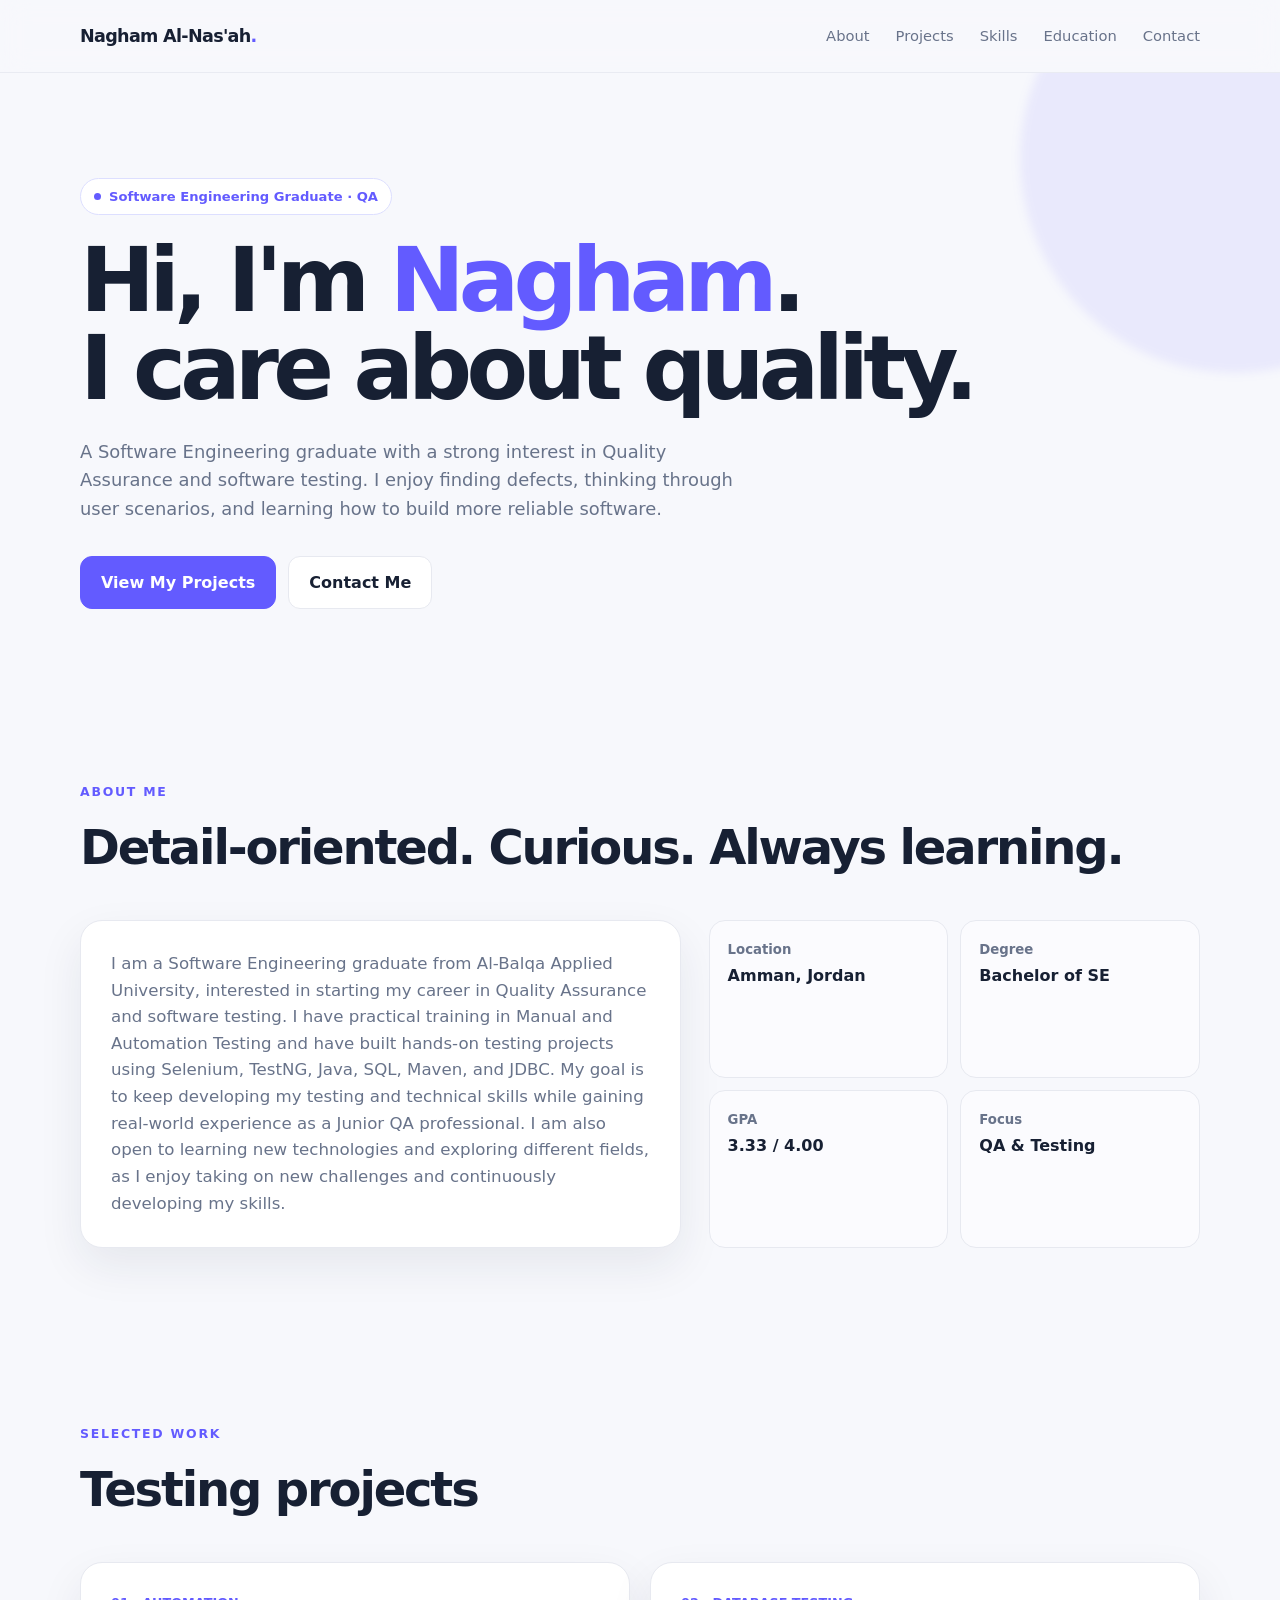
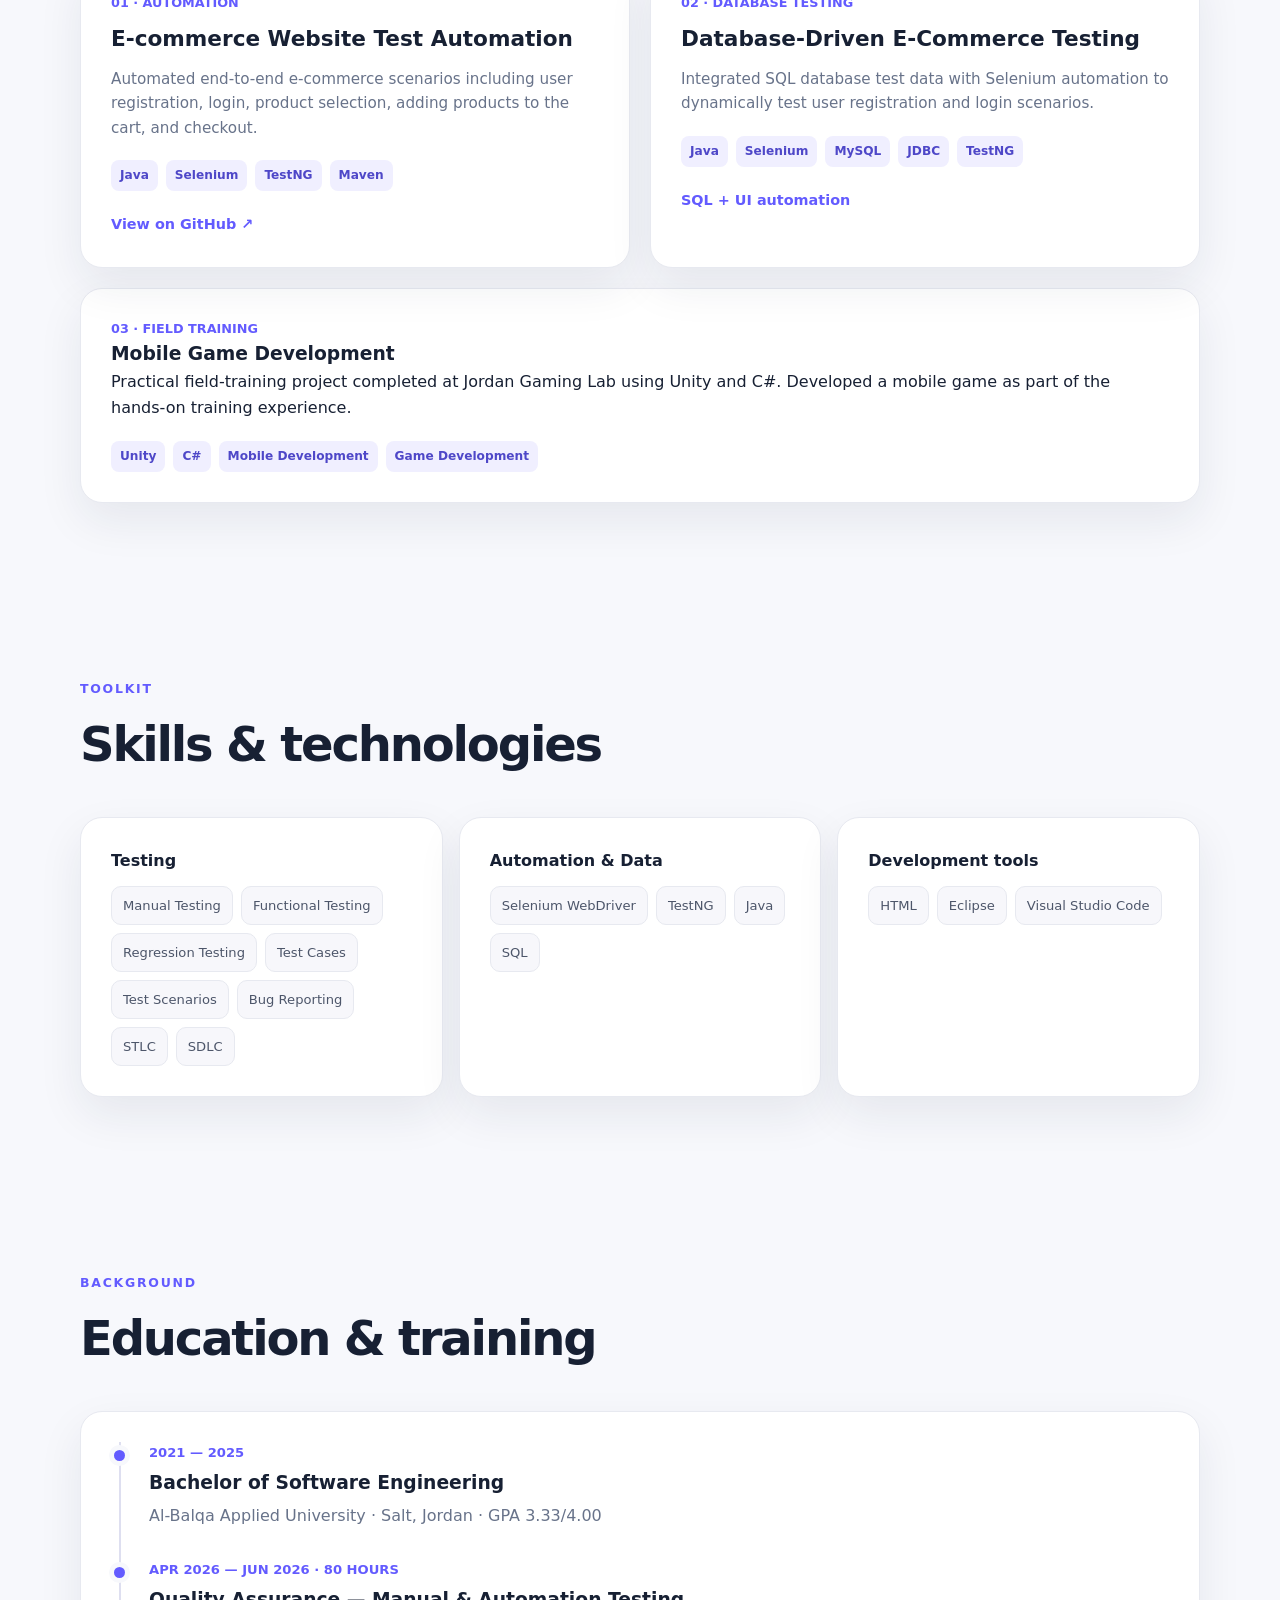
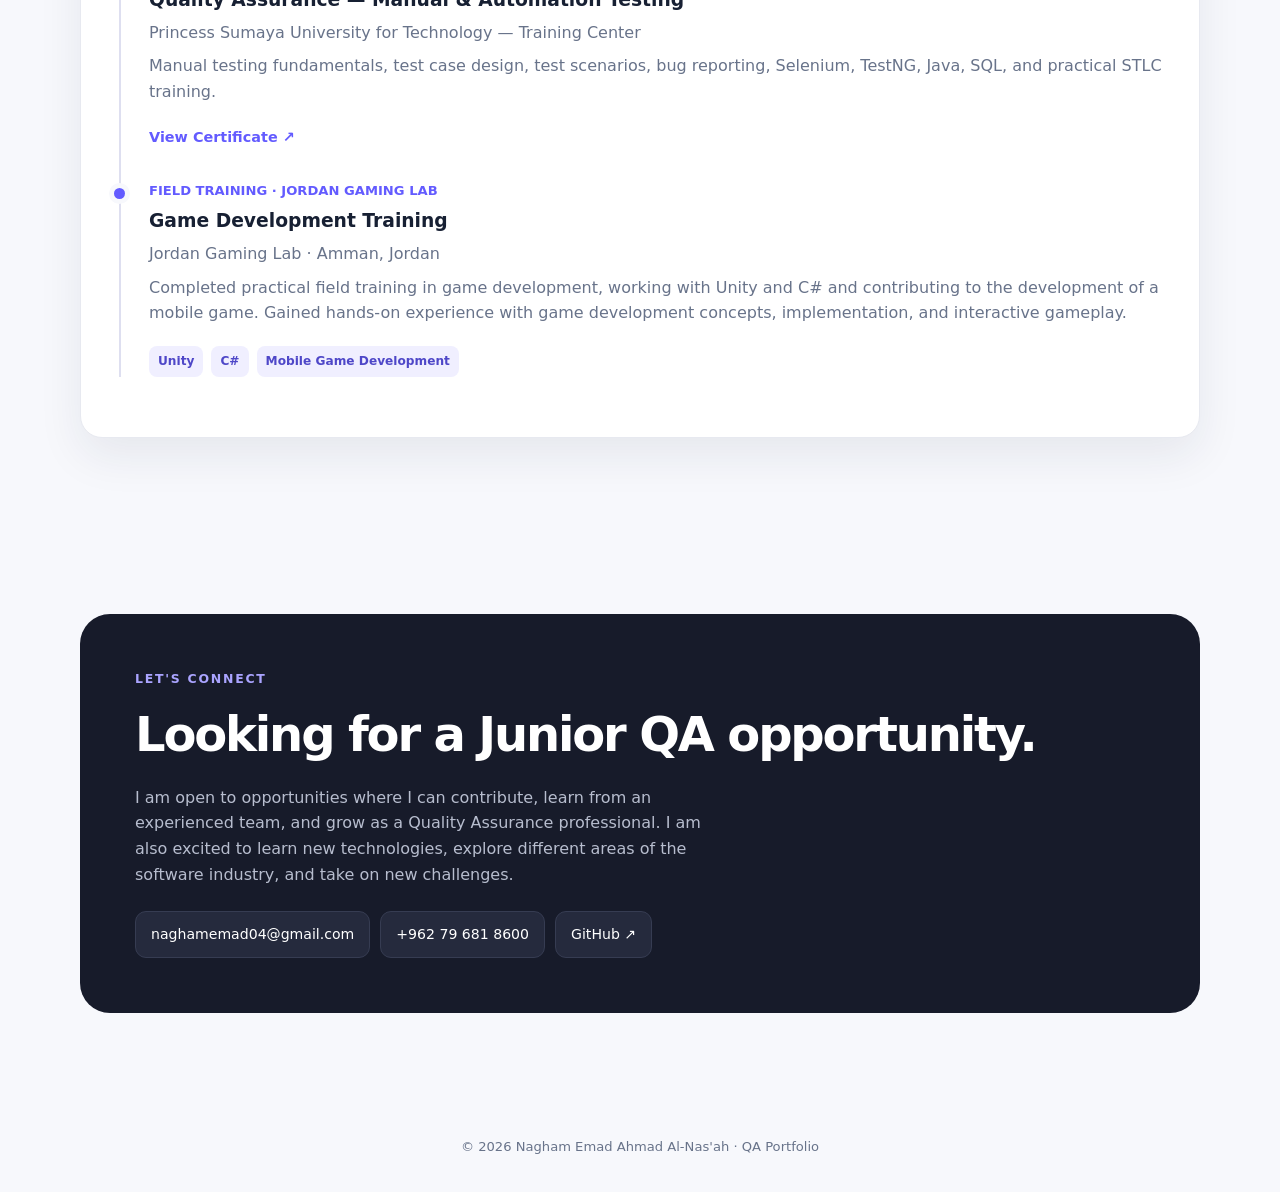
==== commit ff68cf30: "Fix stylesheet link in index.html" ====
--- a/style.css
+++ b/style.css
@@ -0,0 +1,90 @@
+:root{
+  --bg:#f7f8fc;
+  --surface:#ffffff;
+  --text:#172033;
+  --muted:#68738a;
+  --primary:#635bff;
+  --primary-dark:#4d46d9;
+  --border:#e7e9f0;
+  --shadow:0 18px 45px rgba(31,38,65,.08);
+  --radius:22px;
+}
+*{box-sizing:border-box;margin:0;padding:0}
+html{scroll-behavior:smooth}
+body{
+  font-family:Inter,ui-sans-serif,system-ui,-apple-system,BlinkMacSystemFont,"Segoe UI",sans-serif;
+  background:var(--bg); color:var(--text); line-height:1.6;
+}
+a{color:inherit;text-decoration:none}
+.container{width:min(1120px,92%);margin:auto}
+header{
+  position:sticky;top:0;z-index:10;background:rgba(247,248,252,.88);
+  backdrop-filter:blur(14px);border-bottom:1px solid rgba(231,233,240,.8)
+}
+nav{height:72px;display:flex;align-items:center;justify-content:space-between}
+.logo{font-weight:800;letter-spacing:-.04em;font-size:1.1rem}
+.logo span{color:var(--primary)}
+.nav-links{display:flex;gap:26px;list-style:none;font-size:.92rem;color:var(--muted)}
+.nav-links a:hover{color:var(--primary)}
+.hero{padding:105px 0 85px;position:relative;overflow:hidden}
+.hero:before{
+  content:"";position:absolute;width:430px;height:430px;border-radius:50%;
+  background:rgba(99,91,255,.09);right:-170px;top:-130px;filter:blur(5px)
+}
+.eyebrow{
+  display:inline-flex;align-items:center;gap:8px;padding:7px 13px;border:1px solid #dddfff;
+  background:#fff;border-radius:999px;color:var(--primary);font-size:.82rem;font-weight:700;margin-bottom:22px
+}
+.dot{width:7px;height:7px;border-radius:50%;background:var(--primary)}
+h1{font-size:clamp(3rem,7vw,5.7rem);line-height:.98;letter-spacing:-.065em;max-width:900px}
+h1 span{color:var(--primary)}
+.hero p{max-width:680px;color:var(--muted);font-size:1.12rem;margin:25px 0 32px}
+.buttons{display:flex;gap:12px;flex-wrap:wrap}
+.btn{padding:13px 20px;border-radius:12px;font-weight:700;border:1px solid var(--border);transition:.2s}
+.btn-primary{background:var(--primary);color:white;border-color:var(--primary)}
+.btn-primary:hover{background:var(--primary-dark);transform:translateY(-2px)}
+.btn-secondary{background:#fff}.btn-secondary:hover{border-color:#c9cce0;transform:translateY(-2px)}
+section{padding:88px 0}
+.section-head{margin-bottom:34px}
+.section-label{color:var(--primary);font-size:.78rem;font-weight:800;text-transform:uppercase;letter-spacing:.14em}
+h2{font-size:clamp(2rem,4vw,3rem);letter-spacing:-.045em;margin-top:7px}
+.about-grid{display:grid;grid-template-columns:1.1fr .9fr;gap:28px}
+.card{background:var(--surface);border:1px solid var(--border);border-radius:var(--radius);padding:30px;box-shadow:var(--shadow)}
+.about-text{font-size:1.04rem;color:var(--muted)}
+.facts{display:grid;grid-template-columns:1fr 1fr;gap:12px}
+.fact{padding:18px;border:1px solid var(--border);border-radius:16px;background:#fbfbfe}
+.fact strong{display:block;font-size:.83rem;color:var(--muted);margin-bottom:3px}
+.fact span{font-weight:750}
+.projects{display:grid;grid-template-columns:repeat(2,1fr);gap:20px}
+.project{position:relative;overflow:hidden}
+.project-number{font-size:.8rem;color:var(--primary);font-weight:800}
+.project h3{font-size:1.35rem;margin:9px 0 10px}
+.project p{color:var(--muted);font-size:.95rem}
+.tags{display:flex;flex-wrap:wrap;gap:8px;margin-top:20px}
+.tag{font-size:.76rem;font-weight:700;padding:6px 9px;border-radius:8px;background:#f0efff;color:#4e47c8}
+.project-link{display:inline-block;margin-top:22px;color:var(--primary);font-weight:750;font-size:.9rem}
+.timeline{border-left:2px solid #dedff0;margin-left:8px;padding-left:28px}
+.timeline-item{position:relative;margin-bottom:30px}
+.timeline-item:before{
+  content:"";position:absolute;width:11px;height:11px;border-radius:50%;background:var(--primary);
+  left:-35px;top:8px;box-shadow:0 0 0 5px var(--bg)
+}
+.timeline-date{color:var(--primary);font-weight:800;font-size:.82rem}
+.timeline h3{margin:5px 0}
+.timeline p{color:var(--muted)}
+.skills-grid{display:grid;grid-template-columns:repeat(3,1fr);gap:16px}
+.skill-card h3{font-size:1rem;margin-bottom:13px}
+.skill-list{display:flex;flex-wrap:wrap;gap:8px}
+.skill{padding:8px 11px;border-radius:10px;background:#f7f7fb;border:1px solid var(--border);font-size:.82rem;color:#4d566a}
+.contact{background:#171b2a;color:#fff;border-radius:30px;padding:55px}
+.contact .section-label{color:#aaa4ff}
+.contact p{color:#b7bdce;max-width:600px;margin:12px 0 24px}
+.contact-links{display:flex;flex-wrap:wrap;gap:10px}
+.contact-link{padding:11px 15px;background:#252a3d;border:1px solid #363c52;border-radius:11px;color:#fff;font-size:.88rem}
+footer{padding:35px 0;color:var(--muted);font-size:.82rem;text-align:center}
+@media(max-width:800px){
+  .nav-links{display:none}
+  .hero{padding-top:75px}
+  .about-grid,.projects,.skills-grid{grid-template-columns:1fr}
+  .contact{padding:34px 24px}
+}
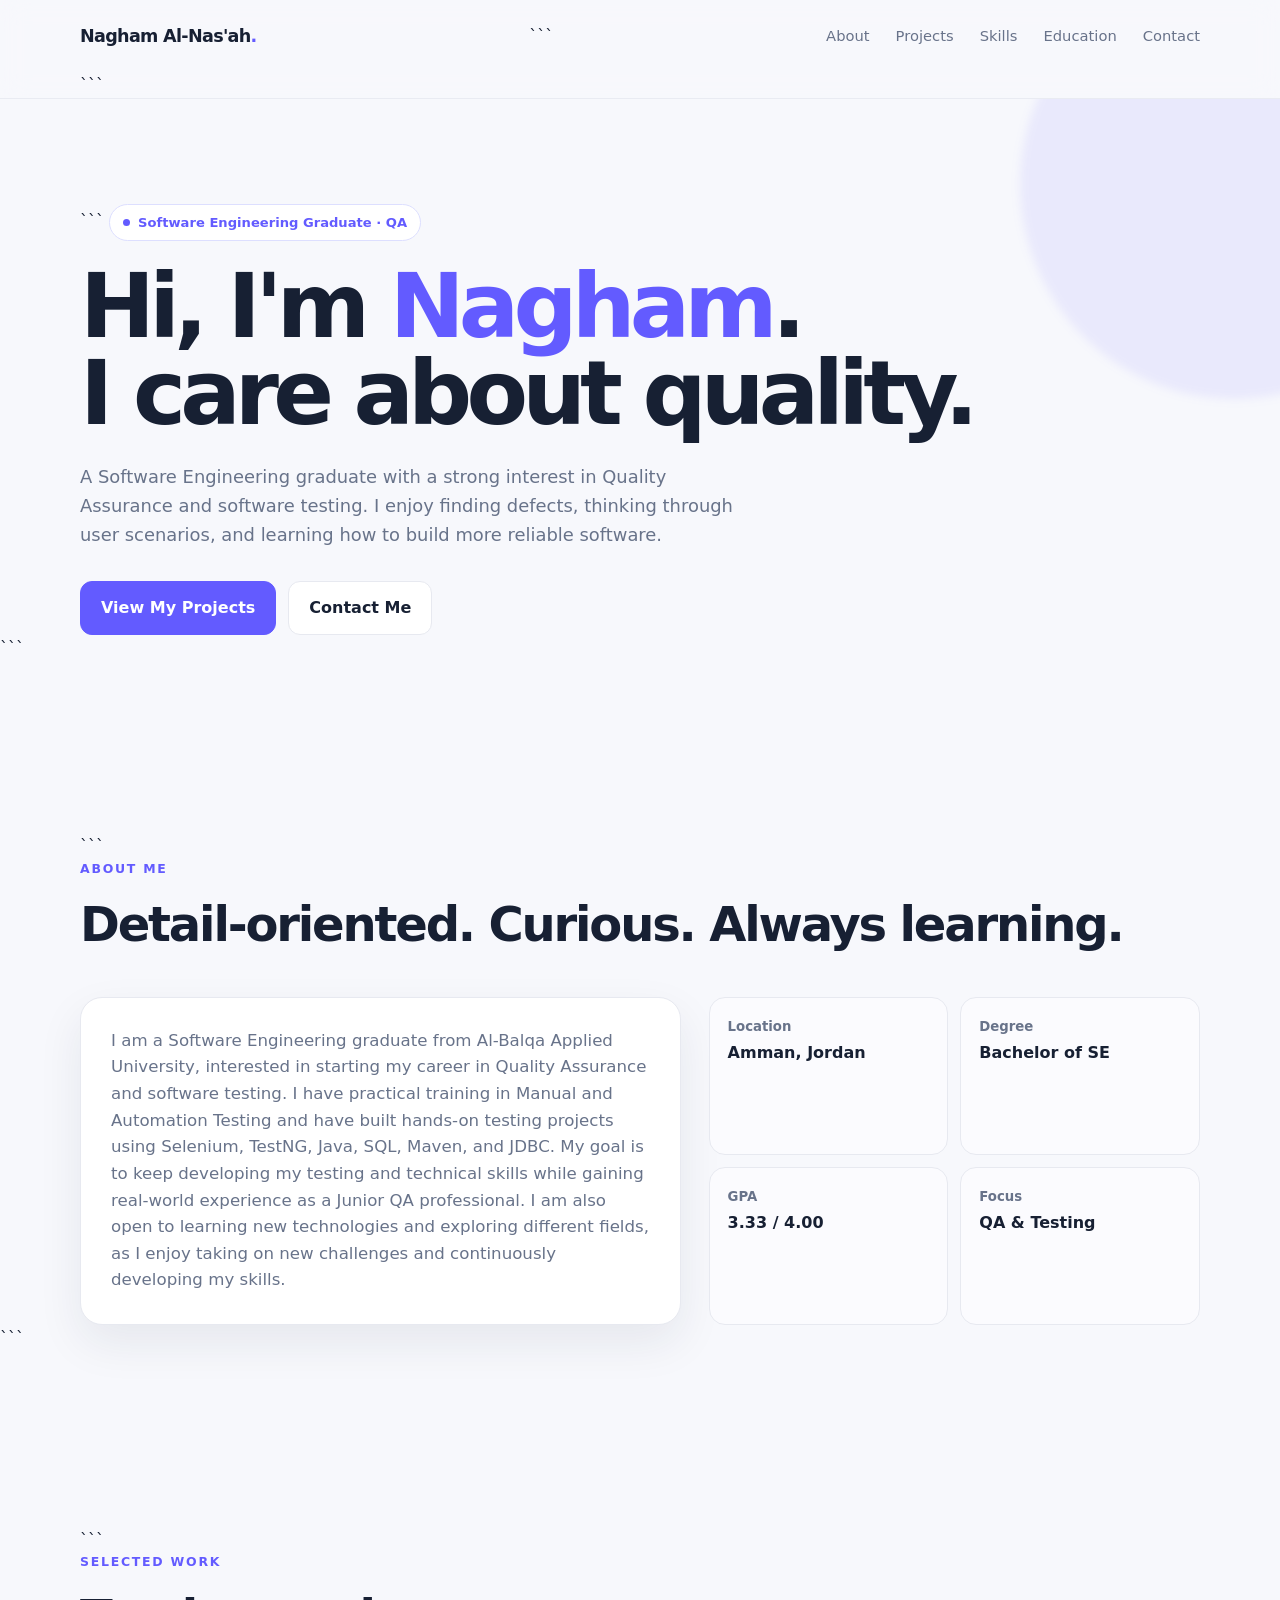
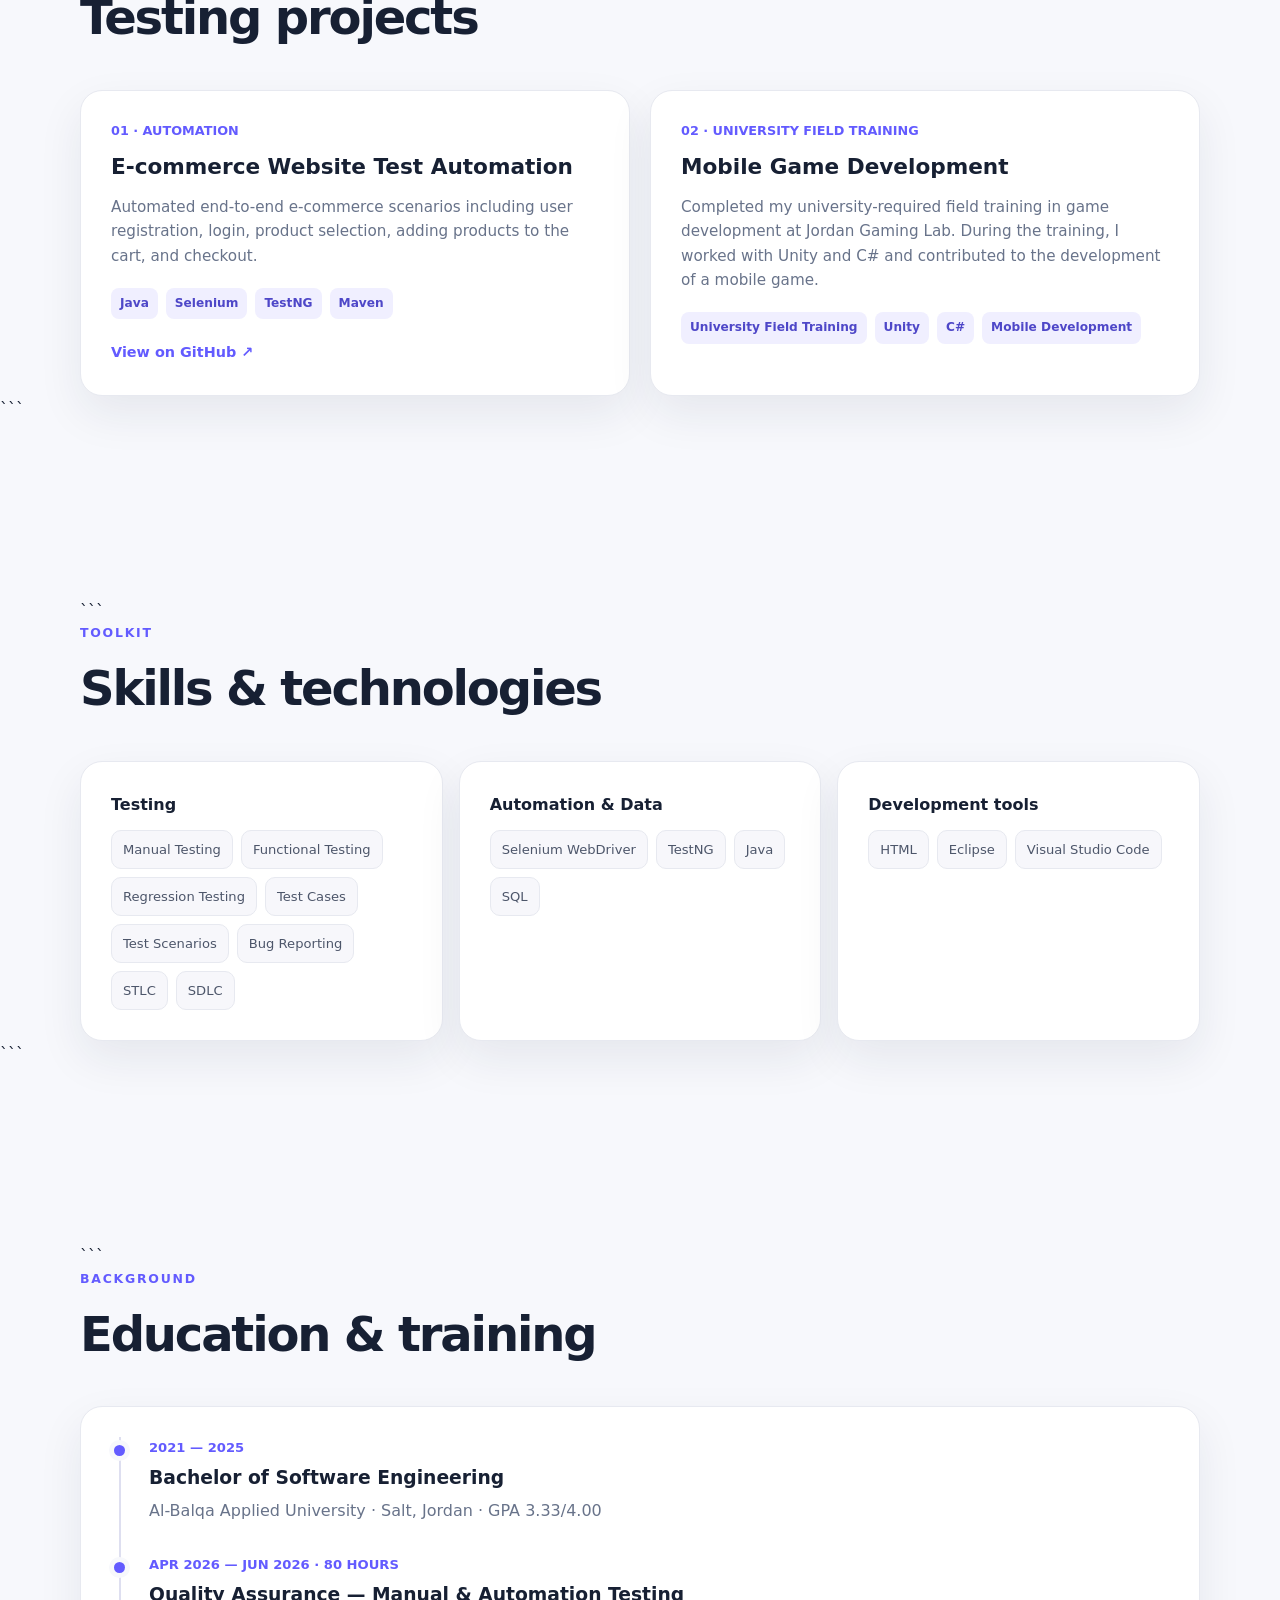
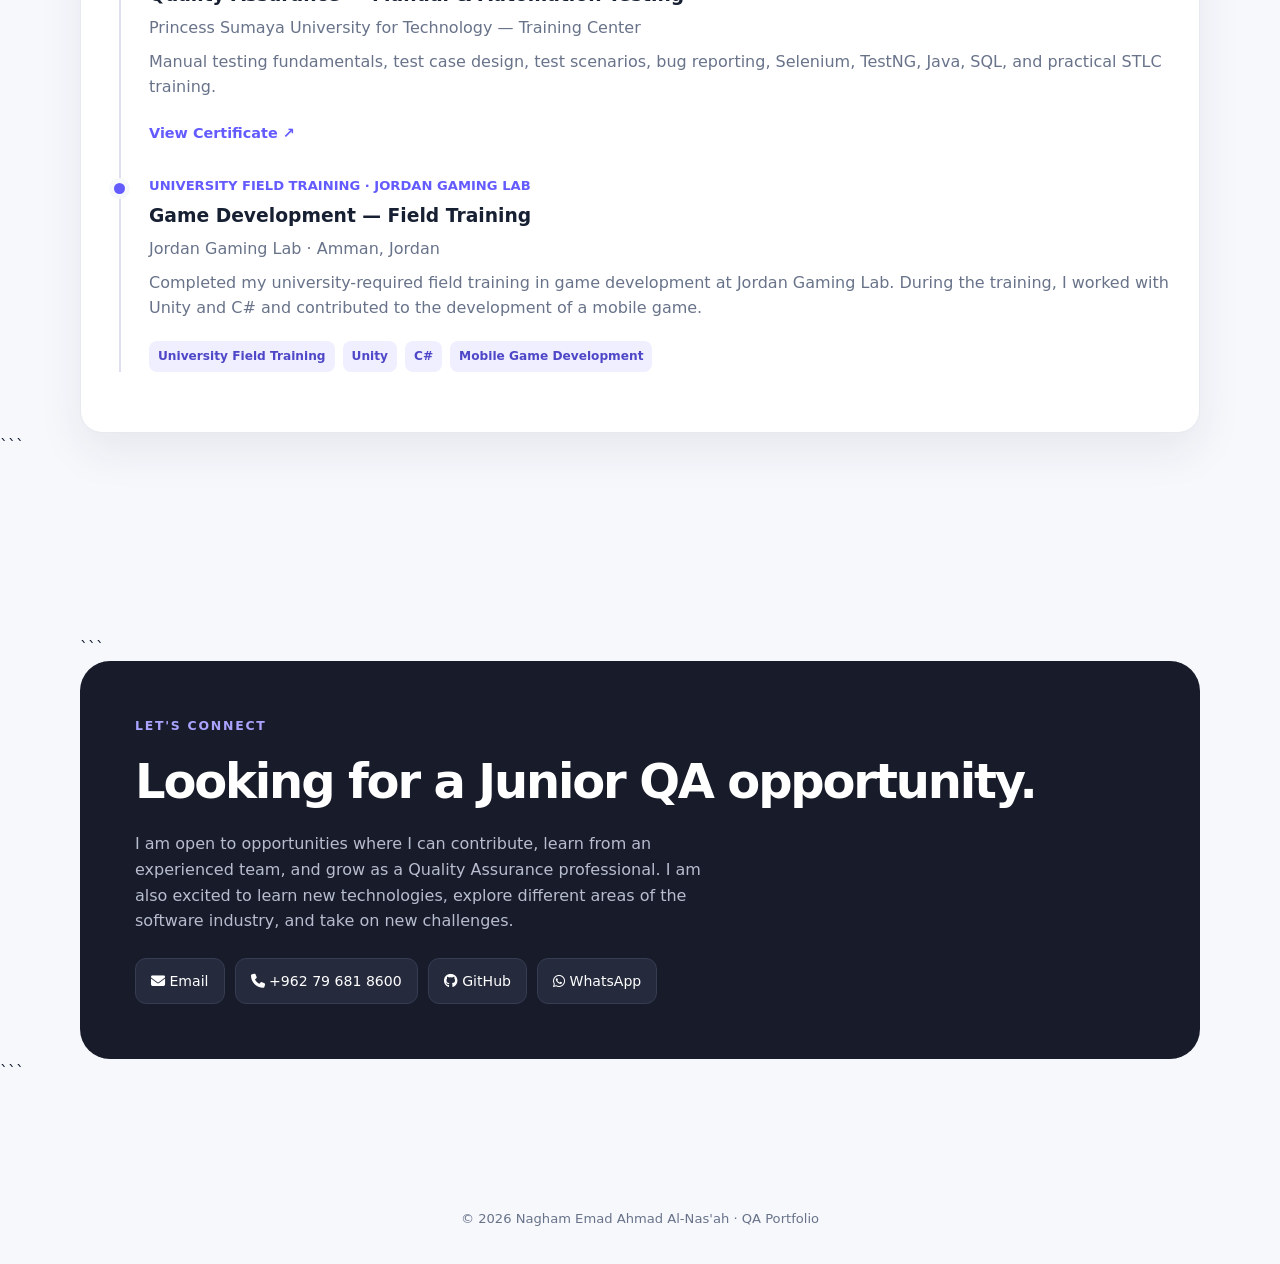
==== commit 4d468886: "Refactor index.html for improved structure and content Refactor HTML structure and improve content o" ====
--- a/index.html
+++ b/index.html
@@ -1,229 +1,446 @@
 <!DOCTYPE html>
+
 <html lang="en">
 <head>
   <meta charset="UTF-8" />
   <meta name="viewport" content="width=device-width, initial-scale=1.0" />
   <meta name="description" content="Nagham Emad Ahmad Al-Nas'ah — Software Engineering graduate and Junior QA enthusiast." />
   <title>Nagham Emad | QA Portfolio</title>
+
   <link rel="stylesheet" href="style.css">
+
+  <!-- Font Awesome for icons -->
+
+  <link rel="stylesheet"
+        href="https://cdnjs.cloudflare.com/ajax/libs/font-awesome/6.5.2/css/all.min.css">
 </head>
+
 <body>
 
 <header>
   <div class="container">
     <nav>
       <a class="logo" href="#home">Nagham Al-Nas'ah<span>.</span></a>
-      <ul class="nav-links">
-        <li><a href="#about">About</a></li>
-        <li><a href="#projects">Projects</a></li>
-        <li><a href="#skills">Skills</a></li>
-        <li><a href="#education">Education</a></li>
-        <li><a href="#contact">Contact</a></li>
-      </ul>
-    </nav>
+
+```
+  <ul class="nav-links">
+    <li><a href="#about">About</a></li>
+    <li><a href="#projects">Projects</a></li>
+    <li><a href="#skills">Skills</a></li>
+    <li><a href="#education">Education</a></li>
+    <li><a href="#contact">Contact</a></li>
+  </ul>
+</nav>
+```
+
   </div>
 </header>
 
 <main id="home">
+
+  <!-- HERO -->
+
   <section class="hero">
     <div class="container">
-      <div class="eyebrow"><span class="dot"></span> Software Engineering Graduate · QA</div>
-      <h1>Hi, I'm <span>Nagham</span>.<br>I care about quality.</h1>
+
+```
+  <div class="eyebrow">
+    <span class="dot"></span>
+    Software Engineering Graduate · QA
+  </div>
+
+  <h1>
+    Hi, I'm <span>Nagham</span>.<br>
+    I care about quality.
+  </h1>
+
+  <p>
+    A Software Engineering graduate with a strong interest in Quality Assurance
+    and software testing. I enjoy finding defects, thinking through user scenarios,
+    and learning how to build more reliable software.
+  </p>
+
+  <div class="buttons">
+    <a class="btn btn-primary" href="#projects">
+      View My Projects
+    </a>
+
+    <a class="btn btn-secondary" href="mailto:naghamemad04@gmail.com">
+      Contact Me
+    </a>
+  </div>
+
+</div>
+```
+
+  </section>
+
+  <!-- ABOUT -->
+
+  <section id="about">
+    <div class="container">
+
+```
+  <div class="section-head">
+    <div class="section-label">About me</div>
+    <h2>Detail-oriented. Curious. Always learning.</h2>
+  </div>
+
+  <div class="about-grid">
+
+    <div class="card">
+      <p class="about-text">
+        I am a Software Engineering graduate from Al-Balqa Applied University,
+        interested in starting my career in Quality Assurance and software testing.
+        I have practical training in Manual and Automation Testing and have built
+        hands-on testing projects using Selenium, TestNG, Java, SQL, Maven, and JDBC.
+        My goal is to keep developing my testing and technical skills while gaining
+        real-world experience as a Junior QA professional.
+        I am also open to learning new technologies and exploring different fields,
+        as I enjoy taking on new challenges and continuously developing my skills.
+      </p>
+    </div>
+
+    <div class="facts">
+      <div class="fact">
+        <strong>Location</strong>
+        <span>Amman, Jordan</span>
+      </div>
+
+      <div class="fact">
+        <strong>Degree</strong>
+        <span>Bachelor of SE</span>
+      </div>
+
+      <div class="fact">
+        <strong>GPA</strong>
+        <span>3.33 / 4.00</span>
+      </div>
+
+      <div class="fact">
+        <strong>Focus</strong>
+        <span>QA & Testing</span>
+      </div>
+    </div>
+
+  </div>
+</div>
+```
+
+  </section>
+
+  <!-- PROJECTS -->
+
+  <section id="projects">
+    <div class="container">
+
+```
+  <div class="section-head">
+    <div class="section-label">Selected work</div>
+    <h2>Testing projects</h2>
+  </div>
+
+  <div class="projects">
+
+    <!-- PROJECT 1 -->
+    <article class="card project">
+
+      <div class="project-number">
+        01 · AUTOMATION
+      </div>
+
+      <h3>
+        E-commerce Website Test Automation
+      </h3>
+
       <p>
-        A Software Engineering graduate with a strong interest in Quality Assurance
-        and software testing. I enjoy finding defects, thinking through user scenarios,
-        and learning how to build more reliable software.
+        Automated end-to-end e-commerce scenarios including user registration,
+        login, product selection, adding products to the cart, and checkout.
       </p>
-      <div class="buttons">
-        <a class="btn btn-primary" href="#projects">View My Projects</a>
-        <a class="btn btn-secondary" href="mailto:naghamemad04@gmail.com">Contact Me</a>
-      </div>
-    </div>
-  </section>
-
-  <section id="about">
-    <div class="container">
-      <div class="section-head">
-        <div class="section-label">About me</div>
-        <h2>Detail-oriented. Curious. Always learning.</h2>
-      </div>
-      <div class="about-grid">
-        <div class="card">
-          <p class="about-text">
-            I am a Software Engineering graduate from Al-Balqa Applied University,
-            interested in starting my career in Quality Assurance and software testing.
-            I have practical training in Manual and Automation Testing and have built 
-            hands-on testing projects using Selenium, TestNG, Java, SQL, Maven, and JDBC.
-            My goal is to keep developing my testing and technical skills while gaining 
-            real-world experience as a Junior QA professional.
-            I am also open to learning new technologies and exploring different fields,
-            as I enjoy taking on new challenges and continuously developing my skills.
-          </p>
+
+      <div class="tags">
+        <span class="tag">Java</span>
+        <span class="tag">Selenium</span>
+        <span class="tag">TestNG</span>
+        <span class="tag">Maven</span>
+      </div>
+
+      <a class="project-link"
+         href="https://github.com/NaghamNasa/Ecommerce_TestAutomation"
+         target="_blank"
+         rel="noopener">
+        View on GitHub ↗
+      </a>
+
+    </article>
+
+
+    <!-- PROJECT 2 -->
+    <article class="card project">
+
+      <div class="project-number">
+        02 · UNIVERSITY FIELD TRAINING
+      </div>
+
+      <h3>
+        Mobile Game Development
+      </h3>
+
+      <p>
+        Completed my university-required field training in game development
+        at Jordan Gaming Lab. During the training, I worked with Unity and C#
+        and contributed to the development of a mobile game.
+      </p>
+
+      <div class="tags">
+        <span class="tag">University Field Training</span>
+        <span class="tag">Unity</span>
+        <span class="tag">C#</span>
+        <span class="tag">Mobile Development</span>
+      </div>
+
+    </article>
+
+  </div>
+</div>
+```
+
+  </section>
+
+  <!-- SKILLS -->
+
+  <section id="skills">
+    <div class="container">
+
+```
+  <div class="section-head">
+    <div class="section-label">Toolkit</div>
+    <h2>Skills & technologies</h2>
+  </div>
+
+  <div class="skills-grid">
+
+    <div class="card skill-card">
+
+      <h3>Testing</h3>
+
+      <div class="skill-list">
+        <span class="skill">Manual Testing</span>
+        <span class="skill">Functional Testing</span>
+        <span class="skill">Regression Testing</span>
+        <span class="skill">Test Cases</span>
+        <span class="skill">Test Scenarios</span>
+        <span class="skill">Bug Reporting</span>
+        <span class="skill">STLC</span>
+        <span class="skill">SDLC</span>
+      </div>
+
+    </div>
+
+
+    <div class="card skill-card">
+
+      <h3>Automation & Data</h3>
+
+      <div class="skill-list">
+        <span class="skill">Selenium WebDriver</span>
+        <span class="skill">TestNG</span>
+        <span class="skill">Java</span>
+        <span class="skill">SQL</span>
+      </div>
+
+    </div>
+
+
+    <div class="card skill-card">
+
+      <h3>Development tools</h3>
+
+      <div class="skill-list">
+        <span class="skill">HTML</span>
+        <span class="skill">Eclipse</span>
+        <span class="skill">Visual Studio Code</span>
+      </div>
+
+    </div>
+
+  </div>
+</div>
+```
+
+  </section>
+
+  <!-- EDUCATION & TRAINING -->
+
+  <section id="education">
+    <div class="container">
+
+```
+  <div class="section-head">
+    <div class="section-label">Background</div>
+    <h2>Education & training</h2>
+  </div>
+
+  <div class="card">
+
+    <div class="timeline">
+
+      <!-- EDUCATION -->
+      <div class="timeline-item">
+
+        <div class="timeline-date">
+          2021 — 2025
         </div>
-        <div class="facts">
-          <div class="fact"><strong>Location</strong><span>Amman, Jordan</span></div>
-          <div class="fact"><strong>Degree</strong><span>Bachelor of SE</span></div>
-          <div class="fact"><strong>GPA</strong><span>3.33 / 4.00</span></div>
-          <div class="fact"><strong>Focus</strong><span>QA & Testing</span></div>
+
+        <h3>
+          Bachelor of Software Engineering
+        </h3>
+
+        <p>
+          Al-Balqa Applied University · Salt, Jordan · GPA 3.33/4.00
+        </p>
+
+      </div>
+
+
+      <!-- QA TRAINING -->
+      <div class="timeline-item">
+
+        <div class="timeline-date">
+          APR 2026 — JUN 2026 · 80 HOURS
         </div>
-      </div>
-    </div>
-  </section>
-
-  <section id="projects">
-    <div class="container">
-      <div class="section-head">
-        <div class="section-label">Selected work</div>
-        <h2>Testing projects</h2>
-      </div>
-      <div class="projects">
-        <article class="card project">
-          <div class="project-number">01 · AUTOMATION</div>
-          <h3>E-commerce Website Test Automation</h3>
-          <p>
-            Automated end-to-end e-commerce scenarios including user registration,
-            login, product selection, adding products to the cart, and checkout.
-          </p>
-          <div class="tags">
-            <span class="tag">Java</span><span class="tag">Selenium</span>
-            <span class="tag">TestNG</span><span class="tag">Maven</span>
-          </div>
-          <a class="project-link" href="https://github.com/NaghamNasa/Ecommerce_TestAutomation" target="_blank" rel="noopener">
-            View on GitHub ↗
-          </a>
-        </article>
-
-        <article class="card project">
-          <div class="project-number">02 · DATABASE TESTING</div>
-          <h3>Database-Driven E-Commerce Testing</h3>
-          <p>
-            Integrated SQL database test data with Selenium automation to dynamically
-            test user registration and login scenarios.
-          </p>
-          <div class="tags">
-            <span class="tag">Java</span><span class="tag">Selenium</span>
-            <span class="tag">MySQL</span><span class="tag">JDBC</span>
-            <span class="tag">TestNG</span>
-          </div>
-          <span class="project-link">SQL + UI automation</span>
-        </article>
-      </div>
-
-      <div class="card" style="margin-top:20px;">
-        <div class="project-number">03 · FIELD TRAINING</div>
-        <h3>Mobile Game Development</h3>
+
+        <h3>
+          Quality Assurance — Manual & Automation Testing
+        </h3>
+
         <p>
-          Practical field-training project completed at Jordan Gaming Lab using
-          Unity and C#. Developed a mobile game as part of the hands-on training experience.
+          Princess Sumaya University for Technology — Training Center
         </p>
+
+        <p style="margin-top:8px;">
+          Manual testing fundamentals, test case design, test scenarios,
+          bug reporting, Selenium, TestNG, Java, SQL, and practical STLC training.
+        </p>
+
+        <a class="project-link"
+           href="https://drive.google.com/file/d/1P26dOvGQgVuarlXt7VliMoPHaFKw1R2O/view?usp=sharing"
+           target="_blank"
+           rel="noopener">
+          View Certificate ↗
+        </a>
+
+      </div>
+
+
+      <!-- UNIVERSITY FIELD TRAINING -->
+      <div class="timeline-item">
+
+        <div class="timeline-date">
+          UNIVERSITY FIELD TRAINING · JORDAN GAMING LAB
+        </div>
+
+        <h3>
+          Game Development — Field Training
+        </h3>
+
+        <p>
+          Jordan Gaming Lab · Amman, Jordan
+        </p>
+
+        <p style="margin-top:8px;">
+          Completed my university-required field training in game development
+          at Jordan Gaming Lab. During the training, I worked with Unity and C#
+          and contributed to the development of a mobile game.
+        </p>
+
         <div class="tags">
-          <span class="tag">Unity</span><span class="tag">C#</span>
-          <span class="tag">Mobile Development</span><span class="tag">Game Development</span>
+          <span class="tag">University Field Training</span>
+          <span class="tag">Unity</span>
+          <span class="tag">C#</span>
+          <span class="tag">Mobile Game Development</span>
         </div>
-      </div>
-    </div>
-  </section>
-
-  <section id="skills">
-    <div class="container">
-      <div class="section-head">
-        <div class="section-label">Toolkit</div>
-        <h2>Skills & technologies</h2>
-      </div>
-      <div class="skills-grid">
-        <div class="card skill-card">
-          <h3>Testing</h3>
-          <div class="skill-list">
-            <span class="skill">Manual Testing</span><span class="skill">Functional Testing</span>
-            <span class="skill">Regression Testing</span><span class="skill">Test Cases</span>
-            <span class="skill">Test Scenarios</span><span class="skill">Bug Reporting</span>
-            <span class="skill">STLC</span><span class="skill">SDLC</span>
-          </div>
-        </div>
-        <div class="card skill-card">
-          <h3>Automation & Data</h3>
-          <div class="skill-list">
-            <span class="skill">Selenium WebDriver</span><span class="skill">TestNG</span>
-            <span class="skill">Java</span>
-            <span class="skill">SQL</span>
-          </div>
-        </div>
-        <div class="card skill-card">
-          <h3>Development tools</h3>
-          <div class="skill-list">
-            <span class="skill">HTML</span><span class="skill">Eclipse</span>
-            <span class="skill">Visual Studio Code</span>
-          </div>
-        </div>
-      </div>
-    </div>
-  </section>
-
-  <section id="education">
-    <div class="container">
-      <div class="section-head">
-        <div class="section-label">Background</div>
-        <h2>Education & training</h2>
-      </div>
-      <div class="card">
-        <div class="timeline">
-          <div class="timeline-item">
-            <div class="timeline-date">2021 — 2025</div>
-            <h3>Bachelor of Software Engineering</h3>
-            <p>Al-Balqa Applied University · Salt, Jordan · GPA 3.33/4.00</p>
-          </div>
-          <div class="timeline-item">
-            <div class="timeline-date">APR 2026 — JUN 2026 · 80 HOURS</div>
-            <h3>Quality Assurance — Manual & Automation Testing</h3>
-            <p>Princess Sumaya University for Technology — Training Center</p>
-            <p style="margin-top:8px;">
-              Manual testing fundamentals, test case design, test scenarios, bug reporting,
-              Selenium, TestNG, Java, SQL, and practical STLC training.
-            </p>
-            <a class="project-link" href="https://drive.google.com/file/d/1P26dOvGQgVuarlXt7VliMoPHaFKw1R2O/view?usp=sharing" target="_blank" rel="noopener">
-              View Certificate ↗
-            </a>
-          </div>
-
-          <div class="timeline-item">
-            <div class="timeline-date">FIELD TRAINING · JORDAN GAMING LAB</div>
-            <h3>Game Development Training</h3>
-            <p>Jordan Gaming Lab · Amman, Jordan</p>
-            <p style="margin-top:8px;">
-              Completed practical field training in game development, working with
-              Unity and C# and contributing to the development of a mobile game.
-              Gained hands-on experience with game development concepts, implementation,
-              and interactive gameplay.
-            </p>
-            <div class="tags">
-              <span class="tag">Unity</span><span class="tag">C#</span>
-              <span class="tag">Mobile Game Development</span>
-            </div>
-          </div>
-        </div>
-      </div>
-    </div>
-  </section>
+
+      </div>
+
+    </div>
+  </div>
+</div>
+```
+
+  </section>
+
+  <!-- CONTACT -->
 
   <section id="contact">
     <div class="container">
-      <div class="contact">
-        <div class="section-label">Let's connect</div>
-        <h2>Looking for a Junior QA opportunity.</h2>
-        <p>
-          I am open to opportunities where I can contribute, learn from an experienced team,
-          and grow as a Quality Assurance professional. I am also excited to learn new 
-          technologies, explore different areas of the software industry, 
-          and take on new challenges.
-        </p>
-        <div class="contact-links">
-          <a class="contact-link" href="mailto:naghamemad04@gmail.com">naghamemad04@gmail.com</a>
-          <a class="contact-link" href="tel:+962796818600">+962 79 681 8600</a>
-          <a class="contact-link" href="https://github.com/NaghamNasa" target="_blank" rel="noopener">GitHub ↗</a>
-        </div>
-      </div>
-    </div>
-  </section>
+
+```
+  <div class="contact">
+
+    <div class="section-label">
+      Let's connect
+    </div>
+
+    <h2>
+      Looking for a Junior QA opportunity.
+    </h2>
+
+    <p>
+      I am open to opportunities where I can contribute, learn from an experienced team,
+      and grow as a Quality Assurance professional. I am also excited to learn new
+      technologies, explore different areas of the software industry,
+      and take on new challenges.
+    </p>
+
+    <div class="contact-links">
+
+      <!-- EMAIL -->
+      <a class="contact-link"
+         href="mailto:naghamemad04@gmail.com">
+        <i class="fa-solid fa-envelope"></i>
+        Email
+      </a>
+
+
+      <!-- PHONE -->
+      <a class="contact-link"
+         href="tel:+962796818600">
+        <i class="fa-solid fa-phone"></i>
+        +962 79 681 8600
+      </a>
+
+
+      <!-- GITHUB -->
+      <a class="contact-link"
+         href="https://github.com/NaghamNasa"
+         target="_blank"
+         rel="noopener">
+        <i class="fa-brands fa-github"></i>
+        GitHub
+      </a>
+
+
+      <!-- WHATSAPP -->
+      <a class="contact-link whatsapp-link"
+         href="https://wa.me/962798616610"
+         target="_blank"
+         rel="noopener"
+         aria-label="Contact me on WhatsApp">
+
+        <i class="fa-brands fa-whatsapp"></i>
+        WhatsApp
+
+      </a>
+
+    </div>
+
+  </div>
+</div>
+```
+
+  </section>
+
 </main>
 
 <footer>
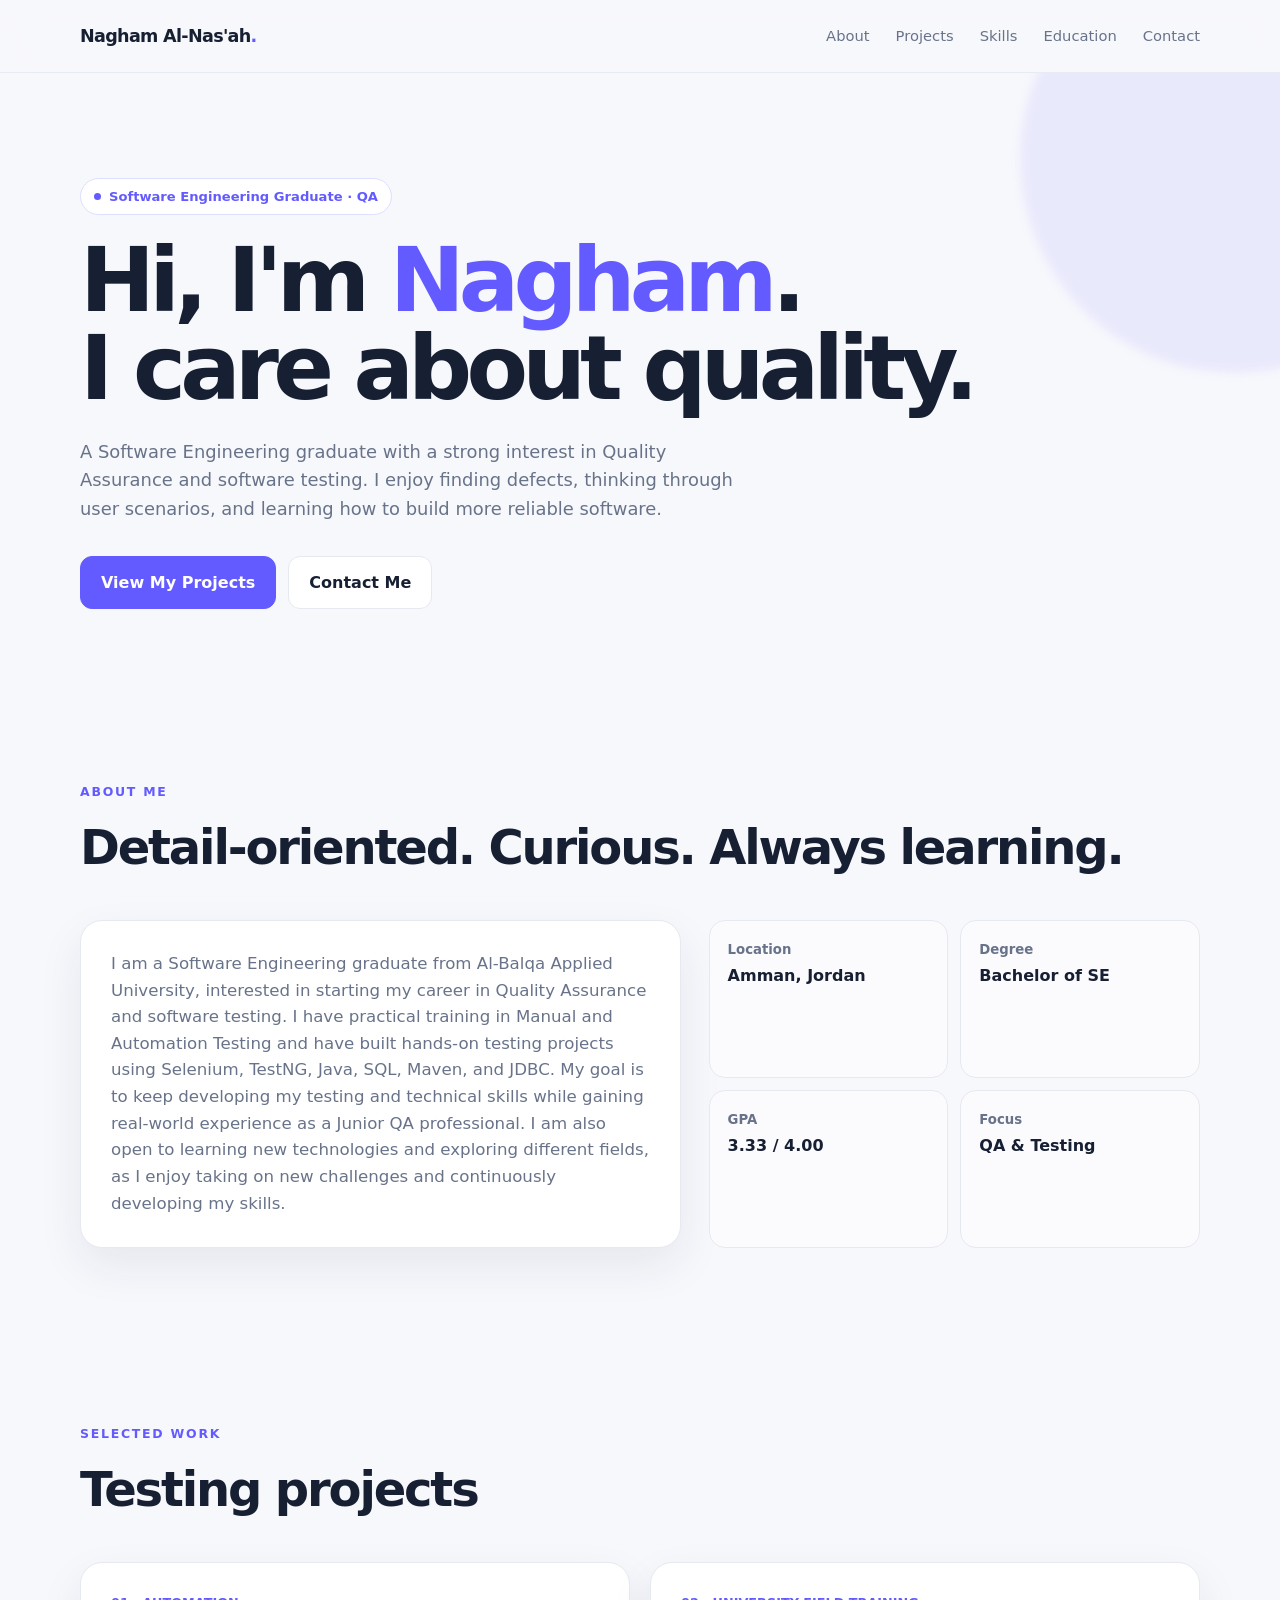
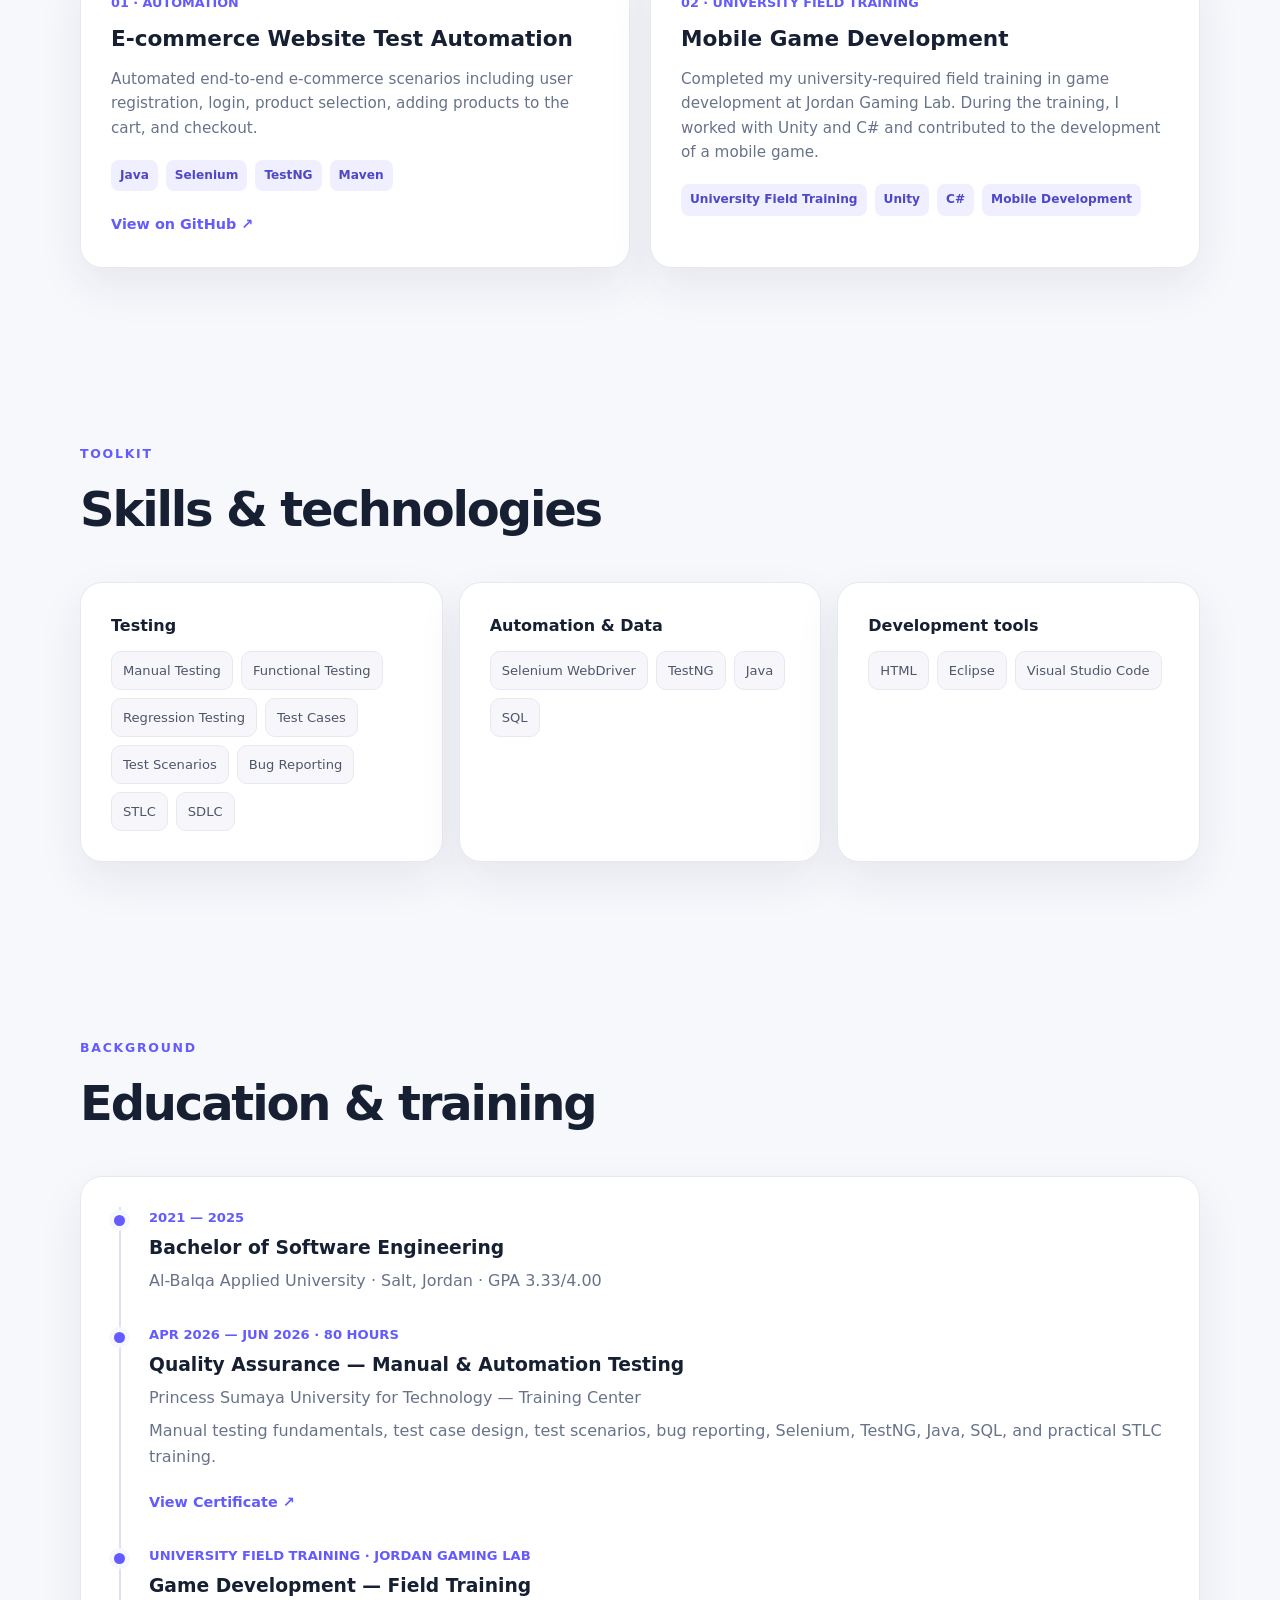
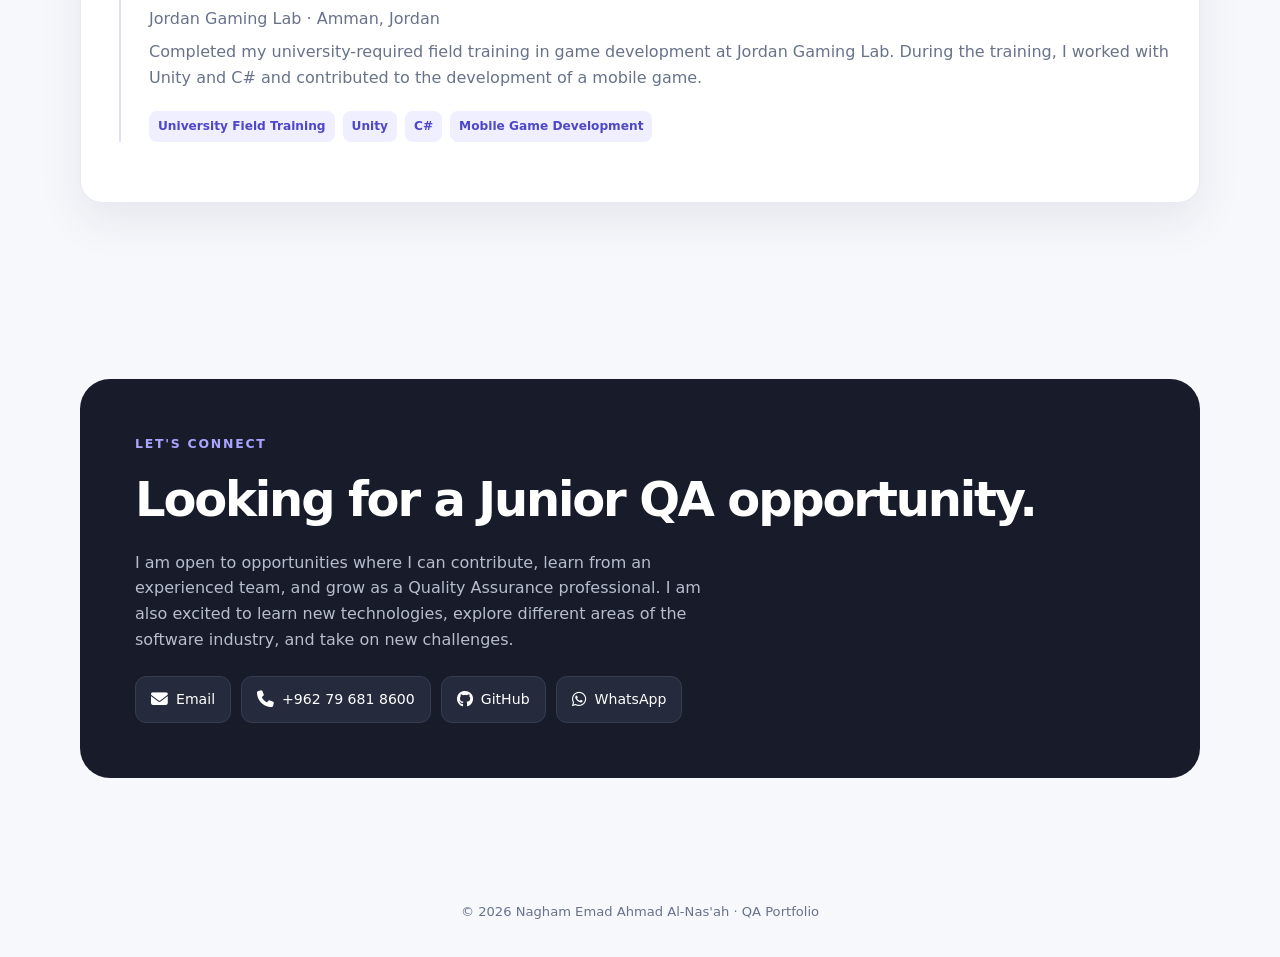
==== commit 0efd86a2: "Remove unnecessary code block markers from HTML" ====
--- a/index.html
+++ b/index.html
@@ -22,7 +22,6 @@
     <nav>
       <a class="logo" href="#home">Nagham Al-Nas'ah<span>.</span></a>
 
-```
   <ul class="nav-links">
     <li><a href="#about">About</a></li>
     <li><a href="#projects">Projects</a></li>
@@ -31,7 +30,6 @@
     <li><a href="#contact">Contact</a></li>
   </ul>
 </nav>
-```
 
   </div>
 </header>
@@ -43,7 +41,6 @@
   <section class="hero">
     <div class="container">
 
-```
   <div class="eyebrow">
     <span class="dot"></span>
     Software Engineering Graduate · QA
@@ -71,7 +68,6 @@
   </div>
 
 </div>
-```
 
   </section>
 
@@ -80,7 +76,6 @@
   <section id="about">
     <div class="container">
 
-```
   <div class="section-head">
     <div class="section-label">About me</div>
     <h2>Detail-oriented. Curious. Always learning.</h2>
@@ -125,7 +120,6 @@
 
   </div>
 </div>
-```
 
   </section>
 
@@ -134,7 +128,6 @@
   <section id="projects">
     <div class="container">
 
-```
   <div class="section-head">
     <div class="section-label">Selected work</div>
     <h2>Testing projects</h2>
@@ -203,7 +196,6 @@
 
   </div>
 </div>
-```
 
   </section>
 
@@ -212,7 +204,6 @@
   <section id="skills">
     <div class="container">
 
-```
   <div class="section-head">
     <div class="section-label">Toolkit</div>
     <h2>Skills & technologies</h2>
@@ -266,7 +257,6 @@
 
   </div>
 </div>
-```
 
   </section>
 
@@ -275,7 +265,6 @@
   <section id="education">
     <div class="container">
 
-```
   <div class="section-head">
     <div class="section-label">Background</div>
     <h2>Education & training</h2>
@@ -366,7 +355,6 @@
     </div>
   </div>
 </div>
-```
 
   </section>
 
@@ -375,7 +363,6 @@
   <section id="contact">
     <div class="container">
 
-```
   <div class="contact">
 
     <div class="section-label">
@@ -437,7 +424,6 @@
 
   </div>
 </div>
-```
 
   </section>
 
--- a/style.css
+++ b/style.css
@@ -20,6 +20,14 @@
 header{
   position:sticky;top:0;z-index:10;background:rgba(247,248,252,.88);
   backdrop-filter:blur(14px);border-bottom:1px solid rgba(231,233,240,.8)
+}
+.contact-link {
+  display: inline-flex;
+  align-items: center;
+  gap: 8px;
+}
+.contact-link i {
+  font-size: 1.05rem;
 }
 nav{height:72px;display:flex;align-items:center;justify-content:space-between}
 .logo{font-weight:800;letter-spacing:-.04em;font-size:1.1rem}
@@ -87,4 +95,4 @@
   .hero{padding-top:75px}
   .about-grid,.projects,.skills-grid{grid-template-columns:1fr}
   .contact{padding:34px 24px}
-}+}
